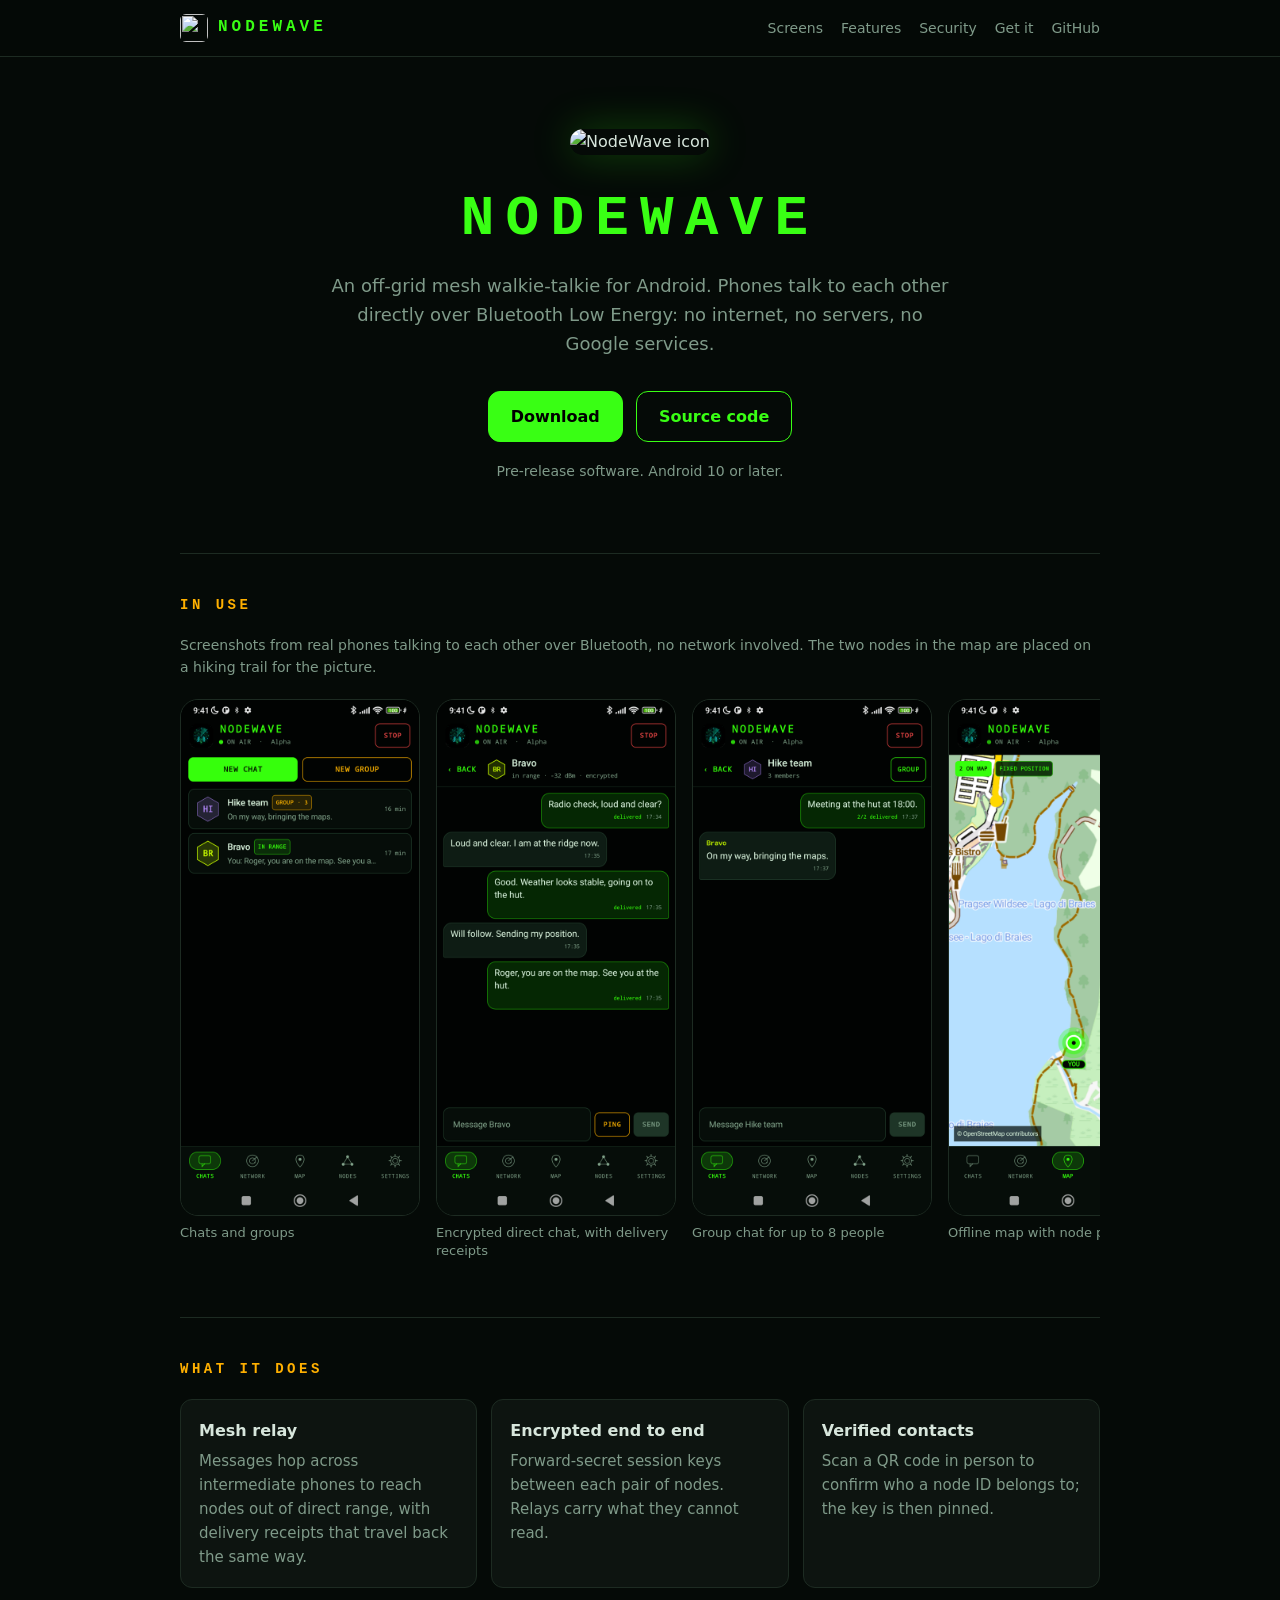
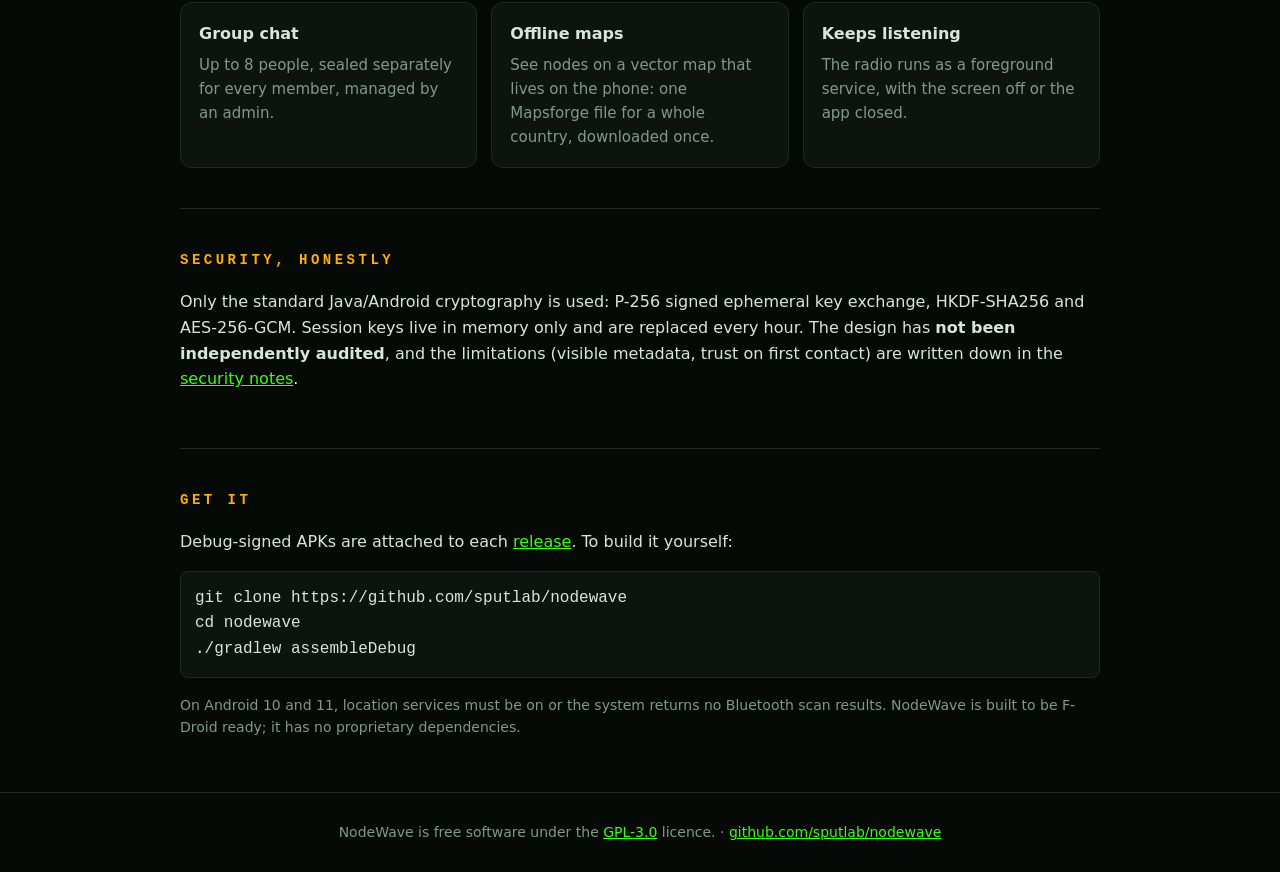
==== docs/index.html @ 2d256daf "v0.9.1: current icon in the app, website moved to docs/ for GitHub Pages, new screenshots Co-Authore" ====
<!doctype html>
<html lang="en">
<head>
<meta charset="utf-8">
<meta name="viewport" content="width=device-width,initial-scale=1">
<title>NodeWave - off-grid mesh walkie-talkie for Android</title>
<meta name="description" content="NodeWave: phones talk to each other over Bluetooth Low Energy with end-to-end encryption. No internet, no servers, no Google services. Open source, GPL-3.0.">
<meta name="theme-color" content="#050a07">
<link rel="canonical" href="https://nodewave.org/">
<meta property="og:title" content="NodeWave - off-grid mesh walkie-talkie for Android">
<meta property="og:description" content="Phones talk to each other over Bluetooth Low Energy, end-to-end encrypted, with no internet and no servers.">
<meta property="og:image" content="https://nodewave.org/assets/screens/chats.png">
<meta property="og:url" content="https://nodewave.org/">
<link rel="icon" href="assets/icon.png">
<link rel="stylesheet" href="style.css">
</head>
<body>
<header class="top"><div class="wrap">
  <a class="brand mono" href="#"><img src="assets/icon.png" alt="">NODEWAVE</a>
  <nav><a href="#screens">Screens</a><a href="#features">Features</a><a href="#security">Security</a><a href="#get">Get it</a><a href="https://github.com/sputlab/nodewave">GitHub</a></nav>
</div></header>

<main>
<div class="wrap">
  <div class="hero">
    <img src="assets/icon.png" alt="NodeWave icon">
    <h1 class="mono">NODEWAVE</h1>
    <p class="tag">An off-grid mesh walkie-talkie for Android. Phones talk to each other directly over Bluetooth Low Energy: no internet, no servers, no Google services.</p>
    <a class="btn primary" href="https://github.com/sputlab/nodewave/releases">Download</a>
    <a class="btn ghost" href="https://github.com/sputlab/nodewave">Source code</a>
    <p class="note">Pre-release software. Android 10 or later.</p>
  </div>

  <section id="screens">
    <h2 class="mono">In use</h2>
    <p class="note">Screenshots from real phones talking to each other over Bluetooth, no network involved. The two nodes in the map are placed on a hiking trail for the picture.</p>
    <div class="shots">
      <figure><img src="assets/screens/chats.png" alt="Chats list with a group and a direct conversation" loading="lazy"><figcaption>Chats and groups</figcaption></figure>
      <figure><img src="assets/screens/direct-chat.png" alt="Direct encrypted conversation between two nodes" loading="lazy"><figcaption>Encrypted direct chat, with delivery receipts</figcaption></figure>
      <figure><img src="assets/screens/group-chat.png" alt="Group chat with three members" loading="lazy"><figcaption>Group chat for up to 8 people</figcaption></figure>
      <figure><img src="assets/screens/map.png" alt="Offline vector map with two nodes" loading="lazy"><figcaption>Offline map with node positions</figcaption></figure>
      <figure><img src="assets/screens/network.png" alt="Radar and list of nodes in range" loading="lazy"><figcaption>Radar and signal strength of nodes around you</figcaption></figure>
      <figure><img src="assets/screens/nodes.png" alt="Known nodes, verified and encrypted" loading="lazy"><figcaption>Known nodes and verified contacts</figcaption></figure>
      <figure><img src="assets/screens/settings.png" alt="Settings: identity and Bluetooth radio" loading="lazy"><figcaption>Identity and radio settings</figcaption></figure>
    </div>
  </section>

  <section id="features">
    <h2 class="mono">What it does</h2>
    <div class="grid">
      <div class="card"><h3>Mesh relay</h3><p>Messages hop across intermediate phones to reach nodes out of direct range, with delivery receipts that travel back the same way.</p></div>
      <div class="card"><h3>Encrypted end to end</h3><p>Forward-secret session keys between each pair of nodes. Relays carry what they cannot read.</p></div>
      <div class="card"><h3>Verified contacts</h3><p>Scan a QR code in person to confirm who a node ID belongs to; the key is then pinned.</p></div>
      <div class="card"><h3>Group chat</h3><p>Up to 8 people, sealed separately for every member, managed by an admin.</p></div>
      <div class="card"><h3>Offline maps</h3><p>See nodes on a vector map that lives on the phone: one Mapsforge file for a whole country, downloaded once.</p></div>
      <div class="card"><h3>Keeps listening</h3><p>The radio runs as a foreground service, with the screen off or the app closed.</p></div>
    </div>
  </section>

  <section id="security">
    <h2 class="mono">Security, honestly</h2>
    <p>Only the standard Java/Android cryptography is used: P-256 signed ephemeral key exchange, HKDF-SHA256 and AES-256-GCM. Session keys live in memory only and are replaced every hour. The design has <strong>not been independently audited</strong>, and the limitations (visible metadata, trust on first contact) are written down in the <a href="https://github.com/sputlab/nodewave/blob/main/docs/SECURITY.md">security notes</a>.</p>
  </section>

  <section id="get">
    <h2 class="mono">Get it</h2>
    <p>Debug-signed APKs are attached to each <a href="https://github.com/sputlab/nodewave/releases">release</a>. To build it yourself:</p>
<pre>git clone https://github.com/sputlab/nodewave
cd nodewave
./gradlew assembleDebug</pre>
    <p class="note">On Android 10 and 11, location services must be on or the system returns no Bluetooth scan results. NodeWave is built to be F-Droid ready; it has no proprietary dependencies.</p>
  </section>
</div>
</main>

<footer><div class="wrap">NodeWave is free software under the <a href="https://github.com/sputlab/nodewave/blob/main/LICENSE">GPL-3.0</a> licence. &middot; <a href="https://github.com/sputlab/nodewave">github.com/sputlab/nodewave</a></div></footer>
</body>
</html>
---- docs/style.css ----
:root{--bg:#050a07;--surface:#0d1410;--line:#1d2b22;--text:#d7e6dc;--dim:#7f9a89;--green:#39ff14;--amber:#ffb000;--cyan:#2fd6ff}
*{box-sizing:border-box}
html{scroll-behavior:smooth}
body{margin:0;background:var(--bg);color:var(--text);font:16px/1.6 system-ui,-apple-system,"Segoe UI",Roboto,sans-serif}
a{color:var(--green)}
.mono{font-family:ui-monospace,SFMono-Regular,Menlo,Consolas,monospace}
.wrap{max-width:960px;margin:0 auto;padding:0 20px}
header.top{border-bottom:1px solid var(--line);position:sticky;top:0;background:rgba(5,10,7,.92);backdrop-filter:blur(6px);z-index:5}
header.top .wrap{display:flex;align-items:center;gap:16px;height:56px}
.brand{display:flex;align-items:center;gap:10px;color:var(--green);font-weight:700;letter-spacing:.25em;text-decoration:none}
.brand img{width:28px;height:28px;border-radius:6px}
nav{margin-left:auto;display:flex;gap:18px;font-size:14px}
nav a{color:var(--dim);text-decoration:none}
nav a:hover{color:var(--green)}
.hero{padding:72px 0 56px;text-align:center}
.hero img{width:112px;height:112px;border-radius:24px;box-shadow:0 0 40px rgba(57,255,20,.25)}
h1{margin:20px 0 8px;font-size:clamp(34px,7vw,56px);letter-spacing:.2em;color:var(--green)}
.tag{color:var(--dim);max-width:620px;margin:0 auto 28px;font-size:18px}
.btn{display:inline-block;padding:12px 22px;border-radius:12px;font-weight:700;text-decoration:none;border:1.5px solid var(--green);margin:4px}
.btn.primary{background:var(--green);color:#000}
.btn.ghost{color:var(--green)}
section{padding:40px 0;border-top:1px solid var(--line)}
h2{margin:0 0 18px;font-size:14px;letter-spacing:.25em;text-transform:uppercase;color:var(--amber)}
.grid{display:grid;grid-template-columns:repeat(auto-fit,minmax(260px,1fr));gap:14px}
.card{background:var(--surface);border:1px solid var(--line);border-radius:12px;padding:18px}
.card h3{margin:0 0 6px;font-size:16px;color:var(--text)}
.card p{margin:0;color:var(--dim);font-size:15px}
.note{color:var(--dim);font-size:14px}
code,pre{font-family:ui-monospace,Menlo,Consolas,monospace;background:var(--surface);border:1px solid var(--line);border-radius:8px}
code{padding:1px 6px}
pre{padding:14px;overflow:auto}
footer{border-top:1px solid var(--line);padding:28px 0;color:var(--dim);font-size:14px;text-align:center}

.shots{display:flex;gap:16px;overflow-x:auto;padding:6px 2px 18px;scroll-snap-type:x mandatory}
.shots figure{margin:0;flex:0 0 220px;scroll-snap-align:start}
.shots img{width:100%;height:auto;border-radius:18px;border:1px solid var(--line);display:block;background:var(--surface)}
.shots figcaption{margin-top:8px;color:var(--dim);font-size:13px;line-height:1.35}
@media(min-width:760px){.shots figure{flex-basis:240px}}
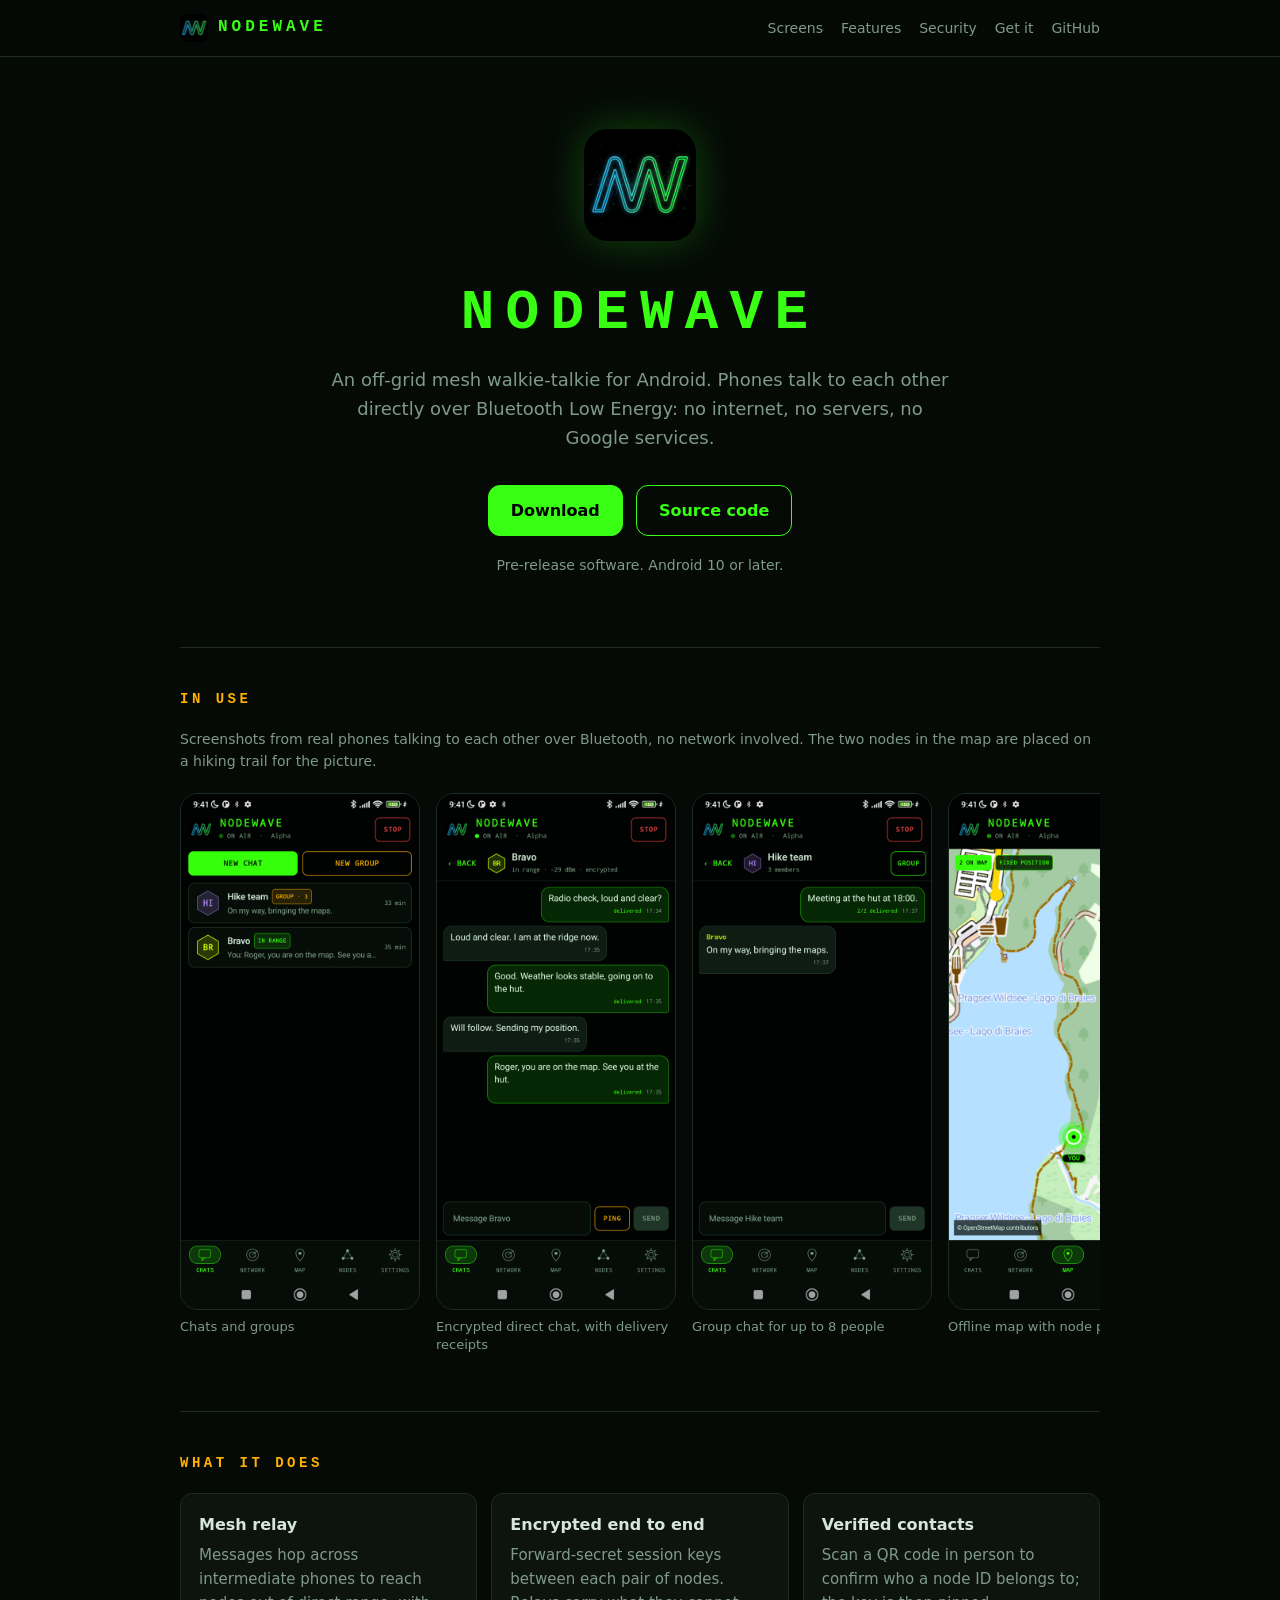
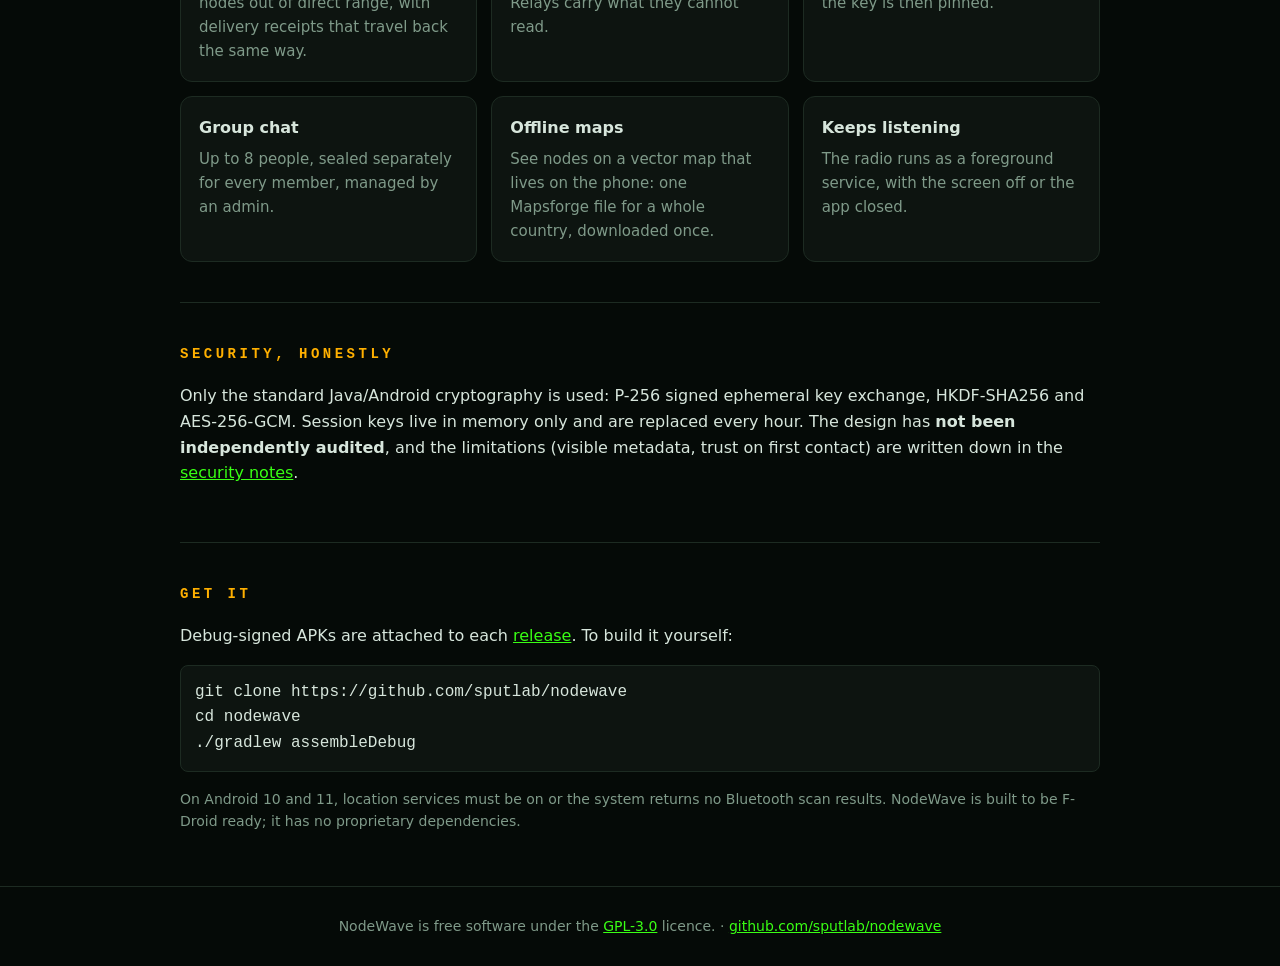
==== commit 2bac2b48: "v0.9.2: current icon in the app, new screenshots, docs for the site in docs/ Co-Authored-By: Claude " ====
--- a/docs/index.html
+++ b/docs/index.html
@@ -11,19 +11,19 @@
 <meta property="og:description" content="Phones talk to each other over Bluetooth Low Energy, end-to-end encrypted, with no internet and no servers.">
 <meta property="og:image" content="https://nodewave.org/assets/screens/chats.png">
 <meta property="og:url" content="https://nodewave.org/">
-<link rel="icon" href="assets/icon.png">
+<link rel="icon" href="images/icon.png">
 <link rel="stylesheet" href="style.css">
 </head>
 <body>
 <header class="top"><div class="wrap">
-  <a class="brand mono" href="#"><img src="assets/icon.png" alt="">NODEWAVE</a>
+  <a class="brand mono" href="#"><img src="images/icon.png" alt="">NODEWAVE</a>
   <nav><a href="#screens">Screens</a><a href="#features">Features</a><a href="#security">Security</a><a href="#get">Get it</a><a href="https://github.com/sputlab/nodewave">GitHub</a></nav>
 </div></header>
 
 <main>
 <div class="wrap">
   <div class="hero">
-    <img src="assets/icon.png" alt="NodeWave icon">
+    <img src="images/icon.png" alt="NodeWave icon">
     <h1 class="mono">NODEWAVE</h1>
     <p class="tag">An off-grid mesh walkie-talkie for Android. Phones talk to each other directly over Bluetooth Low Energy: no internet, no servers, no Google services.</p>
     <a class="btn primary" href="https://github.com/sputlab/nodewave/releases">Download</a>
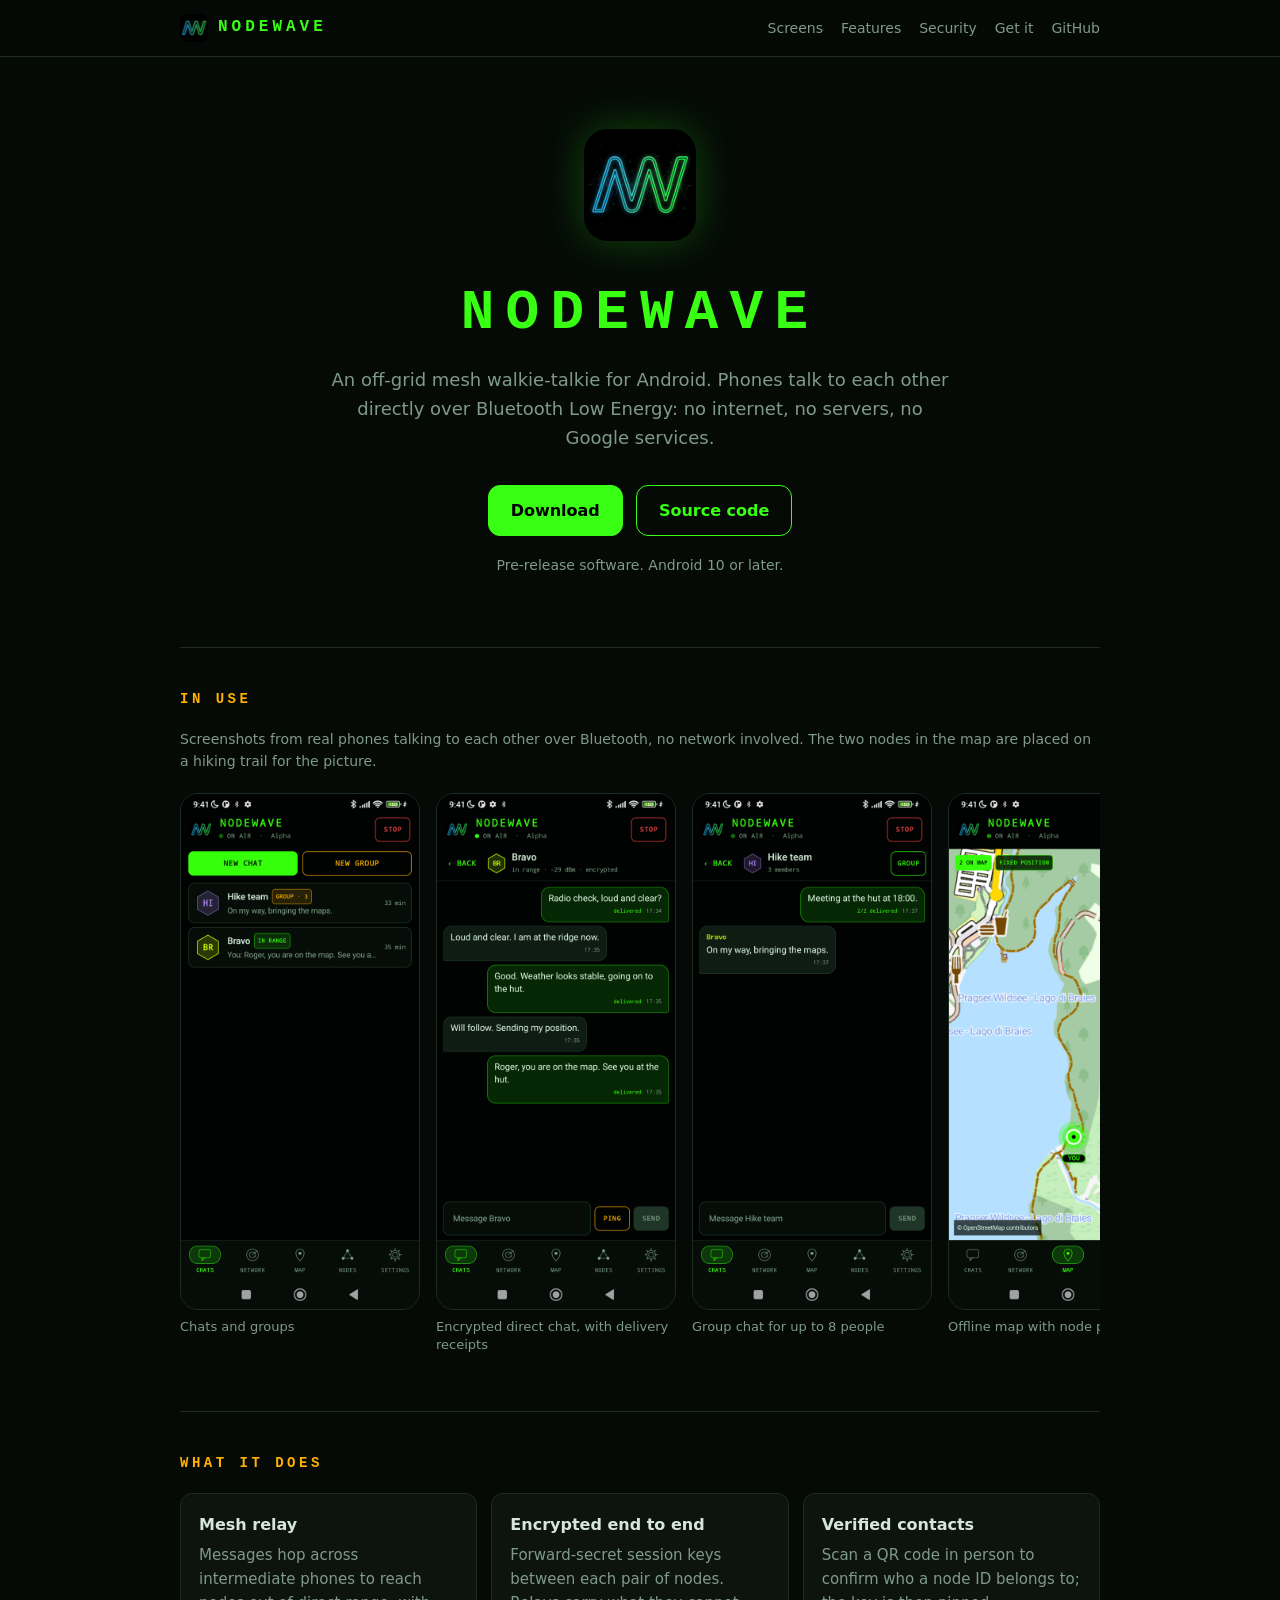
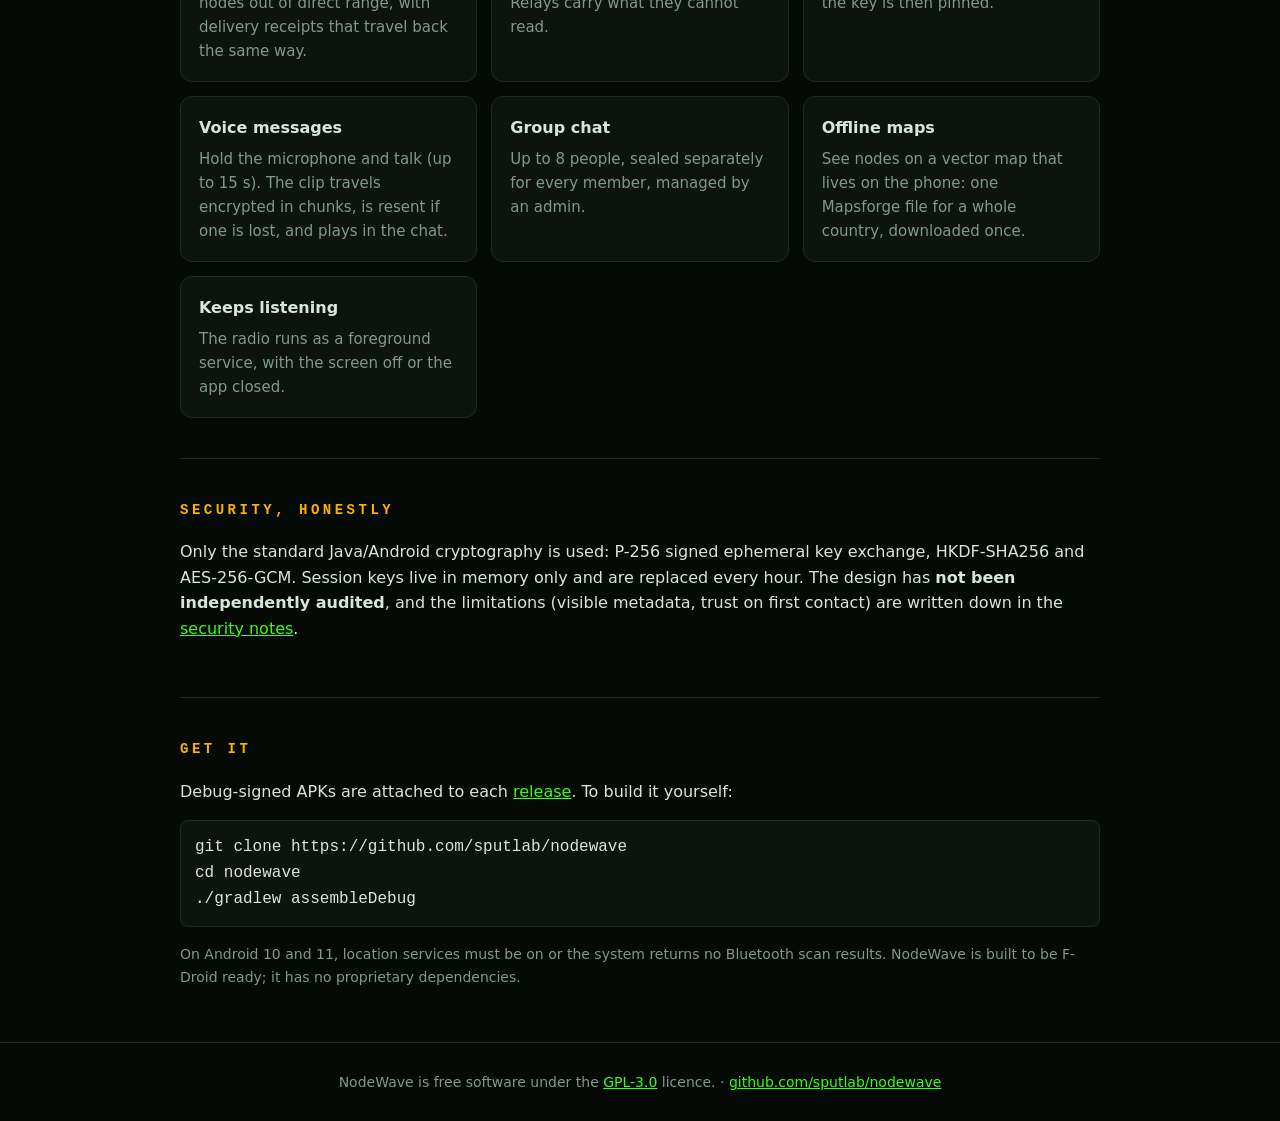
==== commit 490c5c1b: "v0.10.0: voice messages checked on the phones, mic button fix, docs Co-Authored-By: Claude Sonnet 5." ====
--- a/docs/index.html
+++ b/docs/index.html
@@ -51,6 +51,7 @@
       <div class="card"><h3>Mesh relay</h3><p>Messages hop across intermediate phones to reach nodes out of direct range, with delivery receipts that travel back the same way.</p></div>
       <div class="card"><h3>Encrypted end to end</h3><p>Forward-secret session keys between each pair of nodes. Relays carry what they cannot read.</p></div>
       <div class="card"><h3>Verified contacts</h3><p>Scan a QR code in person to confirm who a node ID belongs to; the key is then pinned.</p></div>
+      <div class="card"><h3>Voice messages</h3><p>Hold the microphone and talk (up to 15 s). The clip travels encrypted in chunks, is resent if one is lost, and plays in the chat.</p></div>
       <div class="card"><h3>Group chat</h3><p>Up to 8 people, sealed separately for every member, managed by an admin.</p></div>
       <div class="card"><h3>Offline maps</h3><p>See nodes on a vector map that lives on the phone: one Mapsforge file for a whole country, downloaded once.</p></div>
       <div class="card"><h3>Keeps listening</h3><p>The radio runs as a foreground service, with the screen off or the app closed.</p></div>
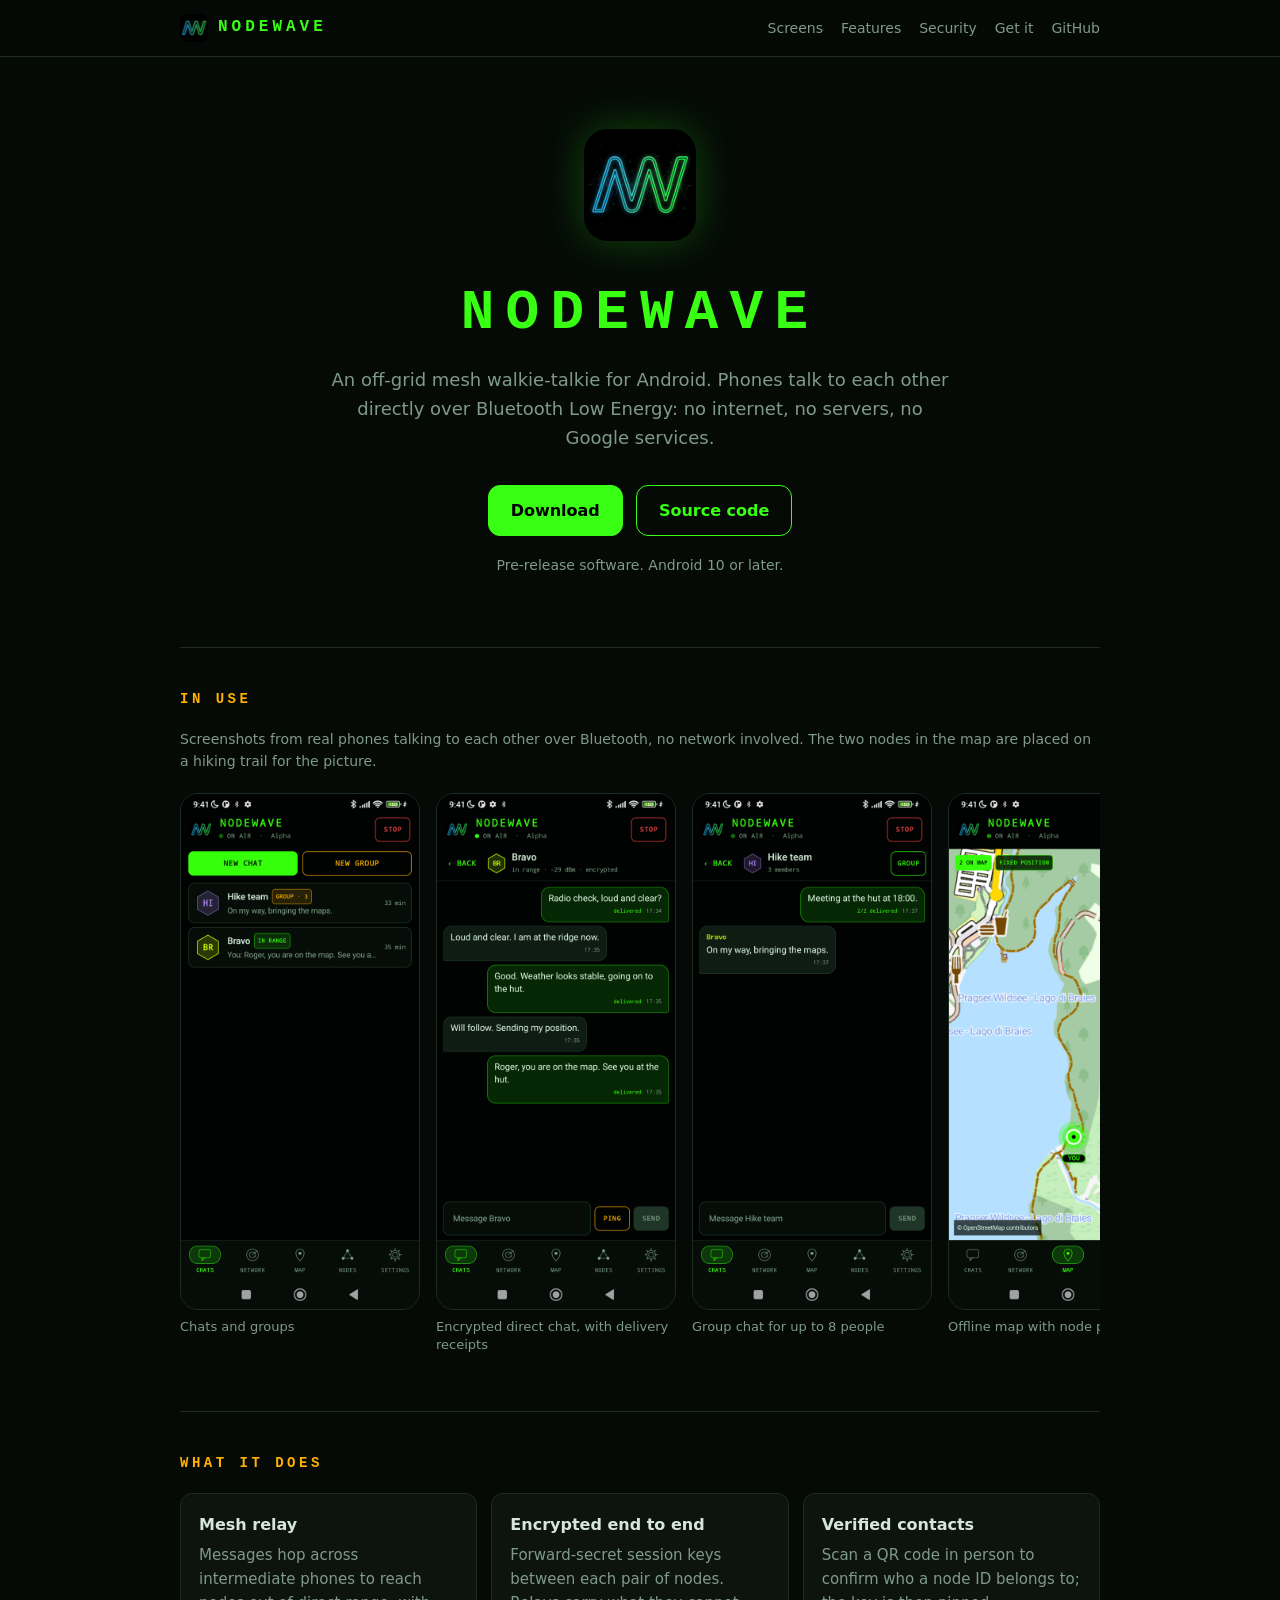
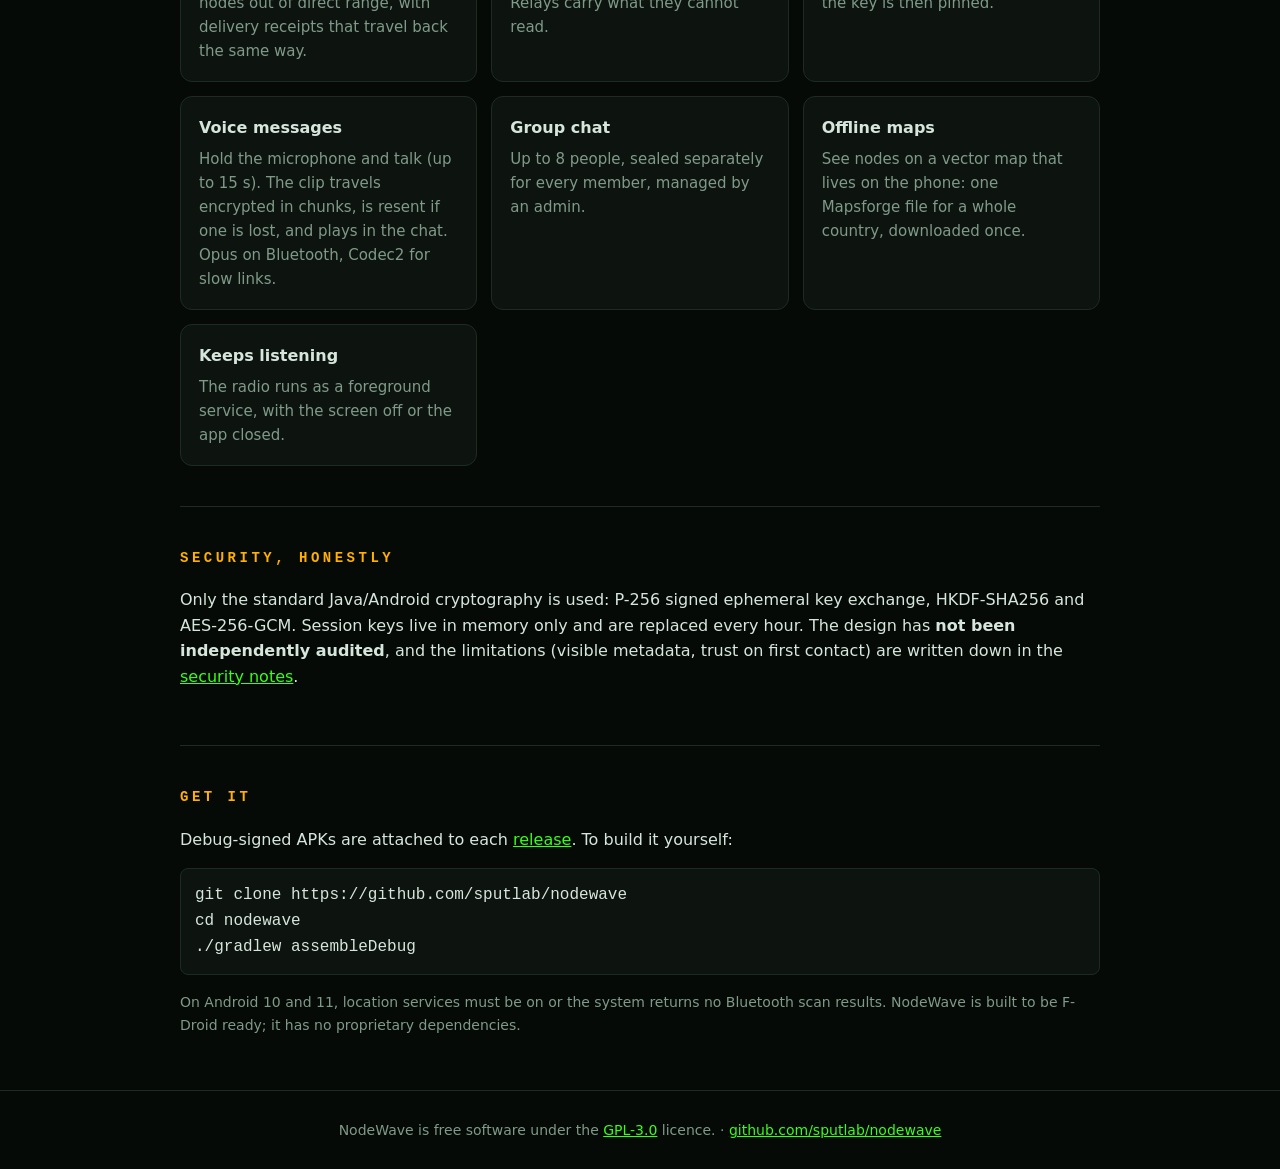
==== commit c29d235e: "v0.11.0: Codec2 for slow links (vendored LGPL sources, NDK build, JNI wrapper) Co-Authored-By: Claud" ====
--- a/docs/index.html
+++ b/docs/index.html
@@ -51,7 +51,7 @@
       <div class="card"><h3>Mesh relay</h3><p>Messages hop across intermediate phones to reach nodes out of direct range, with delivery receipts that travel back the same way.</p></div>
       <div class="card"><h3>Encrypted end to end</h3><p>Forward-secret session keys between each pair of nodes. Relays carry what they cannot read.</p></div>
       <div class="card"><h3>Verified contacts</h3><p>Scan a QR code in person to confirm who a node ID belongs to; the key is then pinned.</p></div>
-      <div class="card"><h3>Voice messages</h3><p>Hold the microphone and talk (up to 15 s). The clip travels encrypted in chunks, is resent if one is lost, and plays in the chat.</p></div>
+      <div class="card"><h3>Voice messages</h3><p>Hold the microphone and talk (up to 15 s). The clip travels encrypted in chunks, is resent if one is lost, and plays in the chat. Opus on Bluetooth, Codec2 for slow links.</p></div>
       <div class="card"><h3>Group chat</h3><p>Up to 8 people, sealed separately for every member, managed by an admin.</p></div>
       <div class="card"><h3>Offline maps</h3><p>See nodes on a vector map that lives on the phone: one Mapsforge file for a whole country, downloaded once.</p></div>
       <div class="card"><h3>Keeps listening</h3><p>The radio runs as a foreground service, with the screen off or the app closed.</p></div>
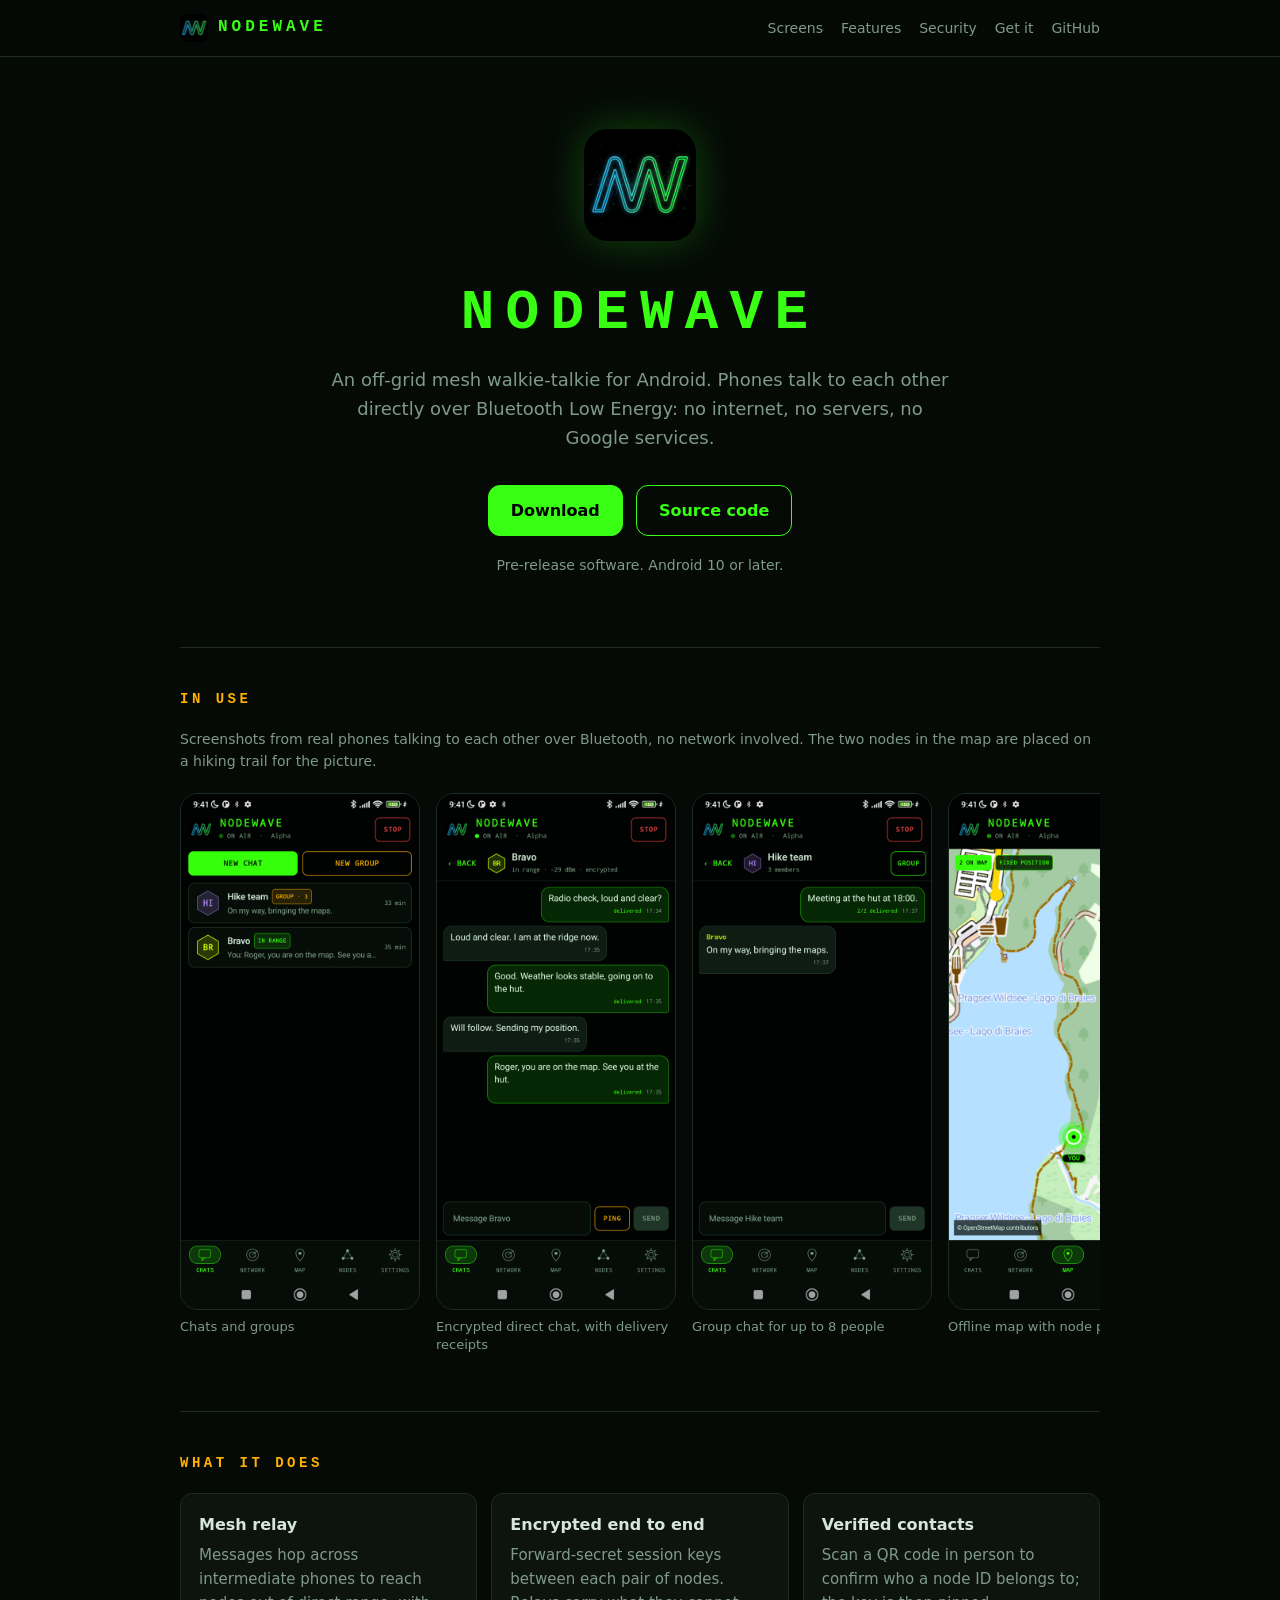
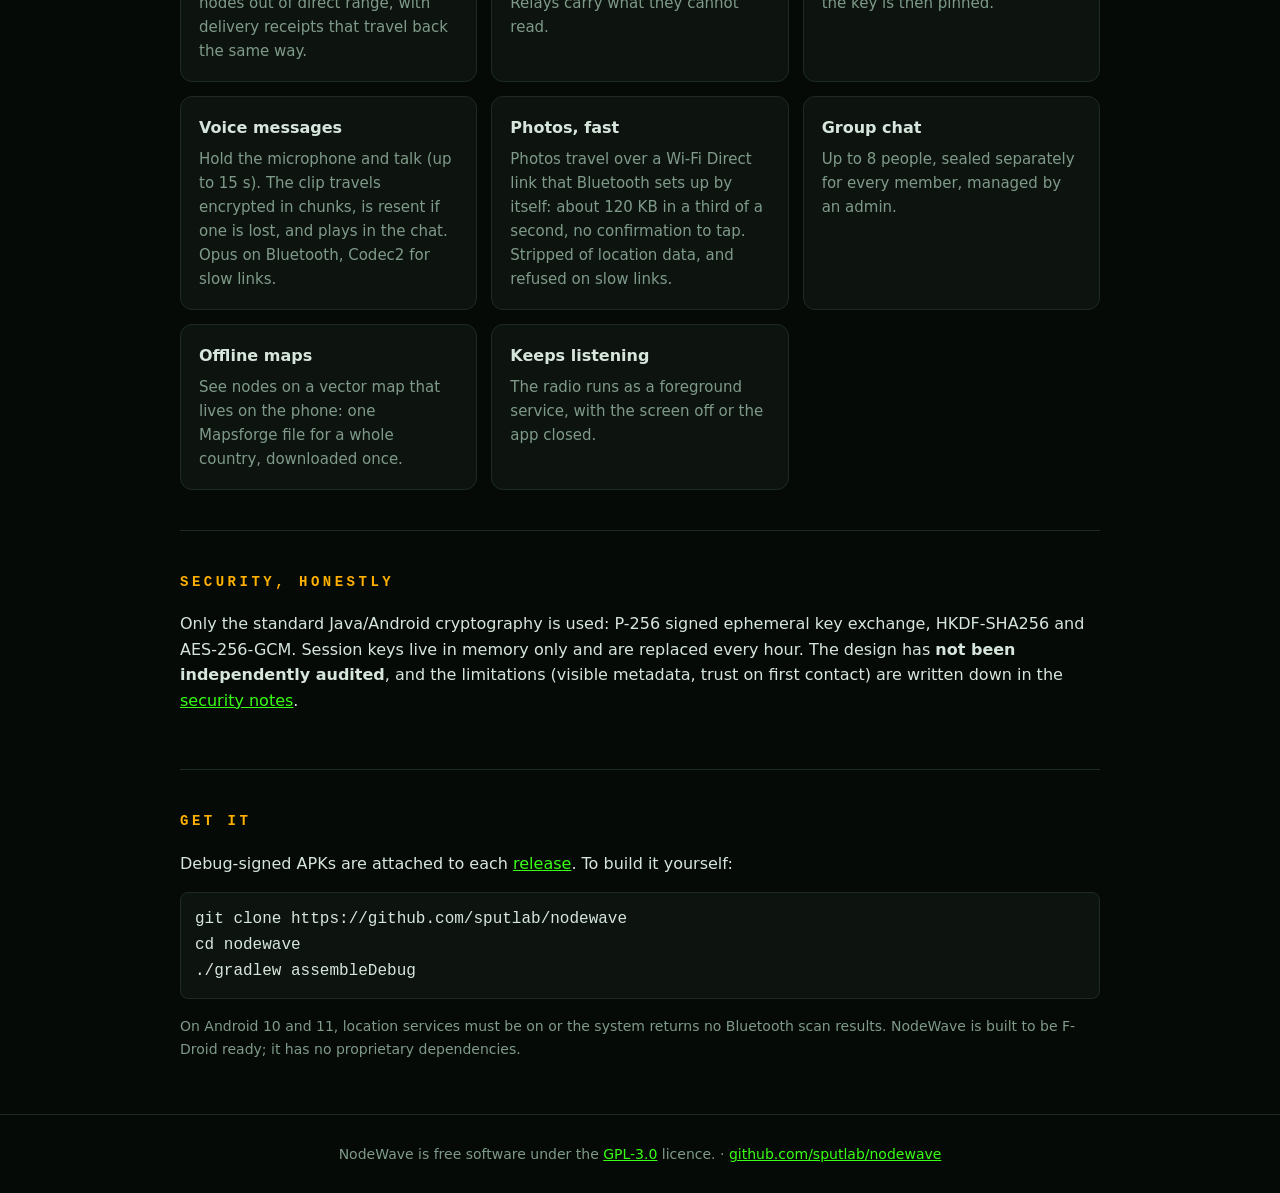
==== commit d835073c: "v0.12.0: Wi-Fi Direct fast link and photos Co-Authored-By: Claude Sonnet 5.5 <noreply@anthropic.com>" ====
--- a/docs/index.html
+++ b/docs/index.html
@@ -52,6 +52,7 @@
       <div class="card"><h3>Encrypted end to end</h3><p>Forward-secret session keys between each pair of nodes. Relays carry what they cannot read.</p></div>
       <div class="card"><h3>Verified contacts</h3><p>Scan a QR code in person to confirm who a node ID belongs to; the key is then pinned.</p></div>
       <div class="card"><h3>Voice messages</h3><p>Hold the microphone and talk (up to 15 s). The clip travels encrypted in chunks, is resent if one is lost, and plays in the chat. Opus on Bluetooth, Codec2 for slow links.</p></div>
+      <div class="card"><h3>Photos, fast</h3><p>Photos travel over a Wi-Fi Direct link that Bluetooth sets up by itself: about 120 KB in a third of a second, no confirmation to tap. Stripped of location data, and refused on slow links.</p></div>
       <div class="card"><h3>Group chat</h3><p>Up to 8 people, sealed separately for every member, managed by an admin.</p></div>
       <div class="card"><h3>Offline maps</h3><p>See nodes on a vector map that lives on the phone: one Mapsforge file for a whole country, downloaded once.</p></div>
       <div class="card"><h3>Keeps listening</h3><p>The radio runs as a foreground service, with the screen off or the app closed.</p></div>
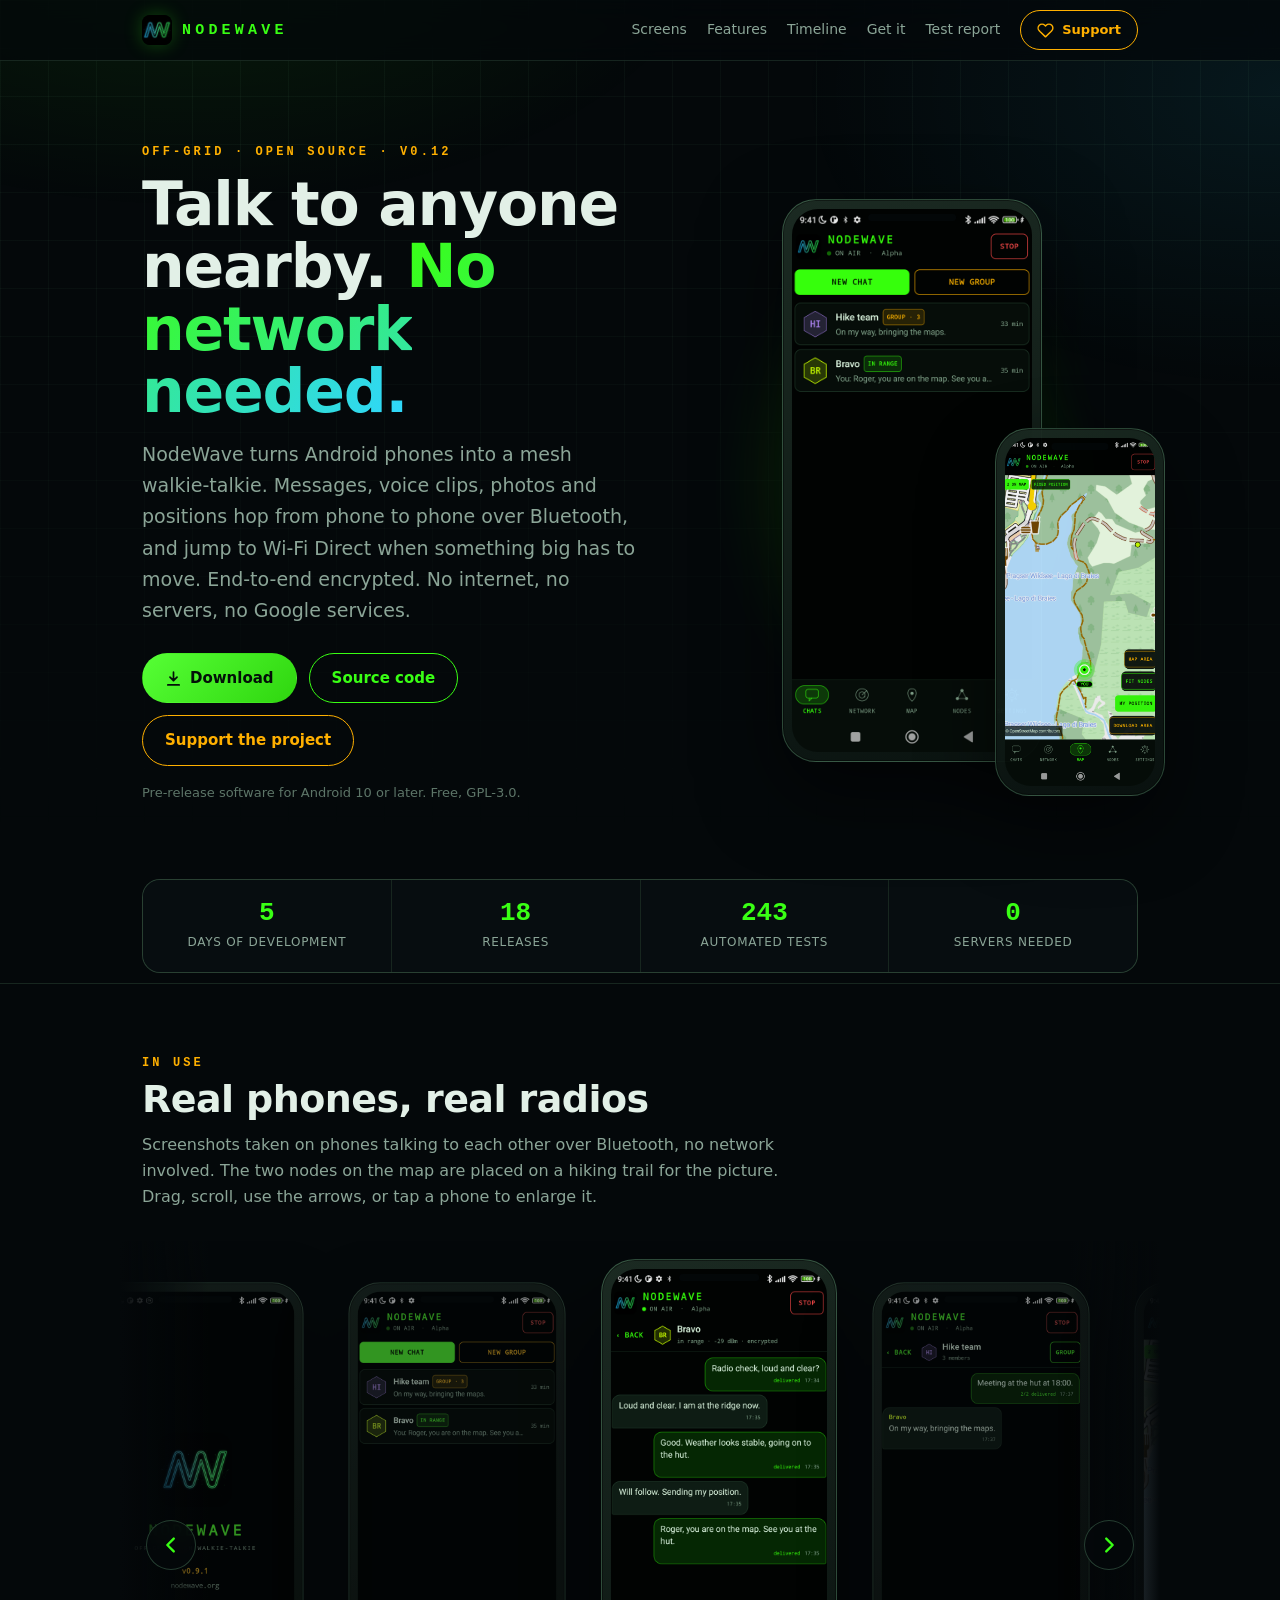
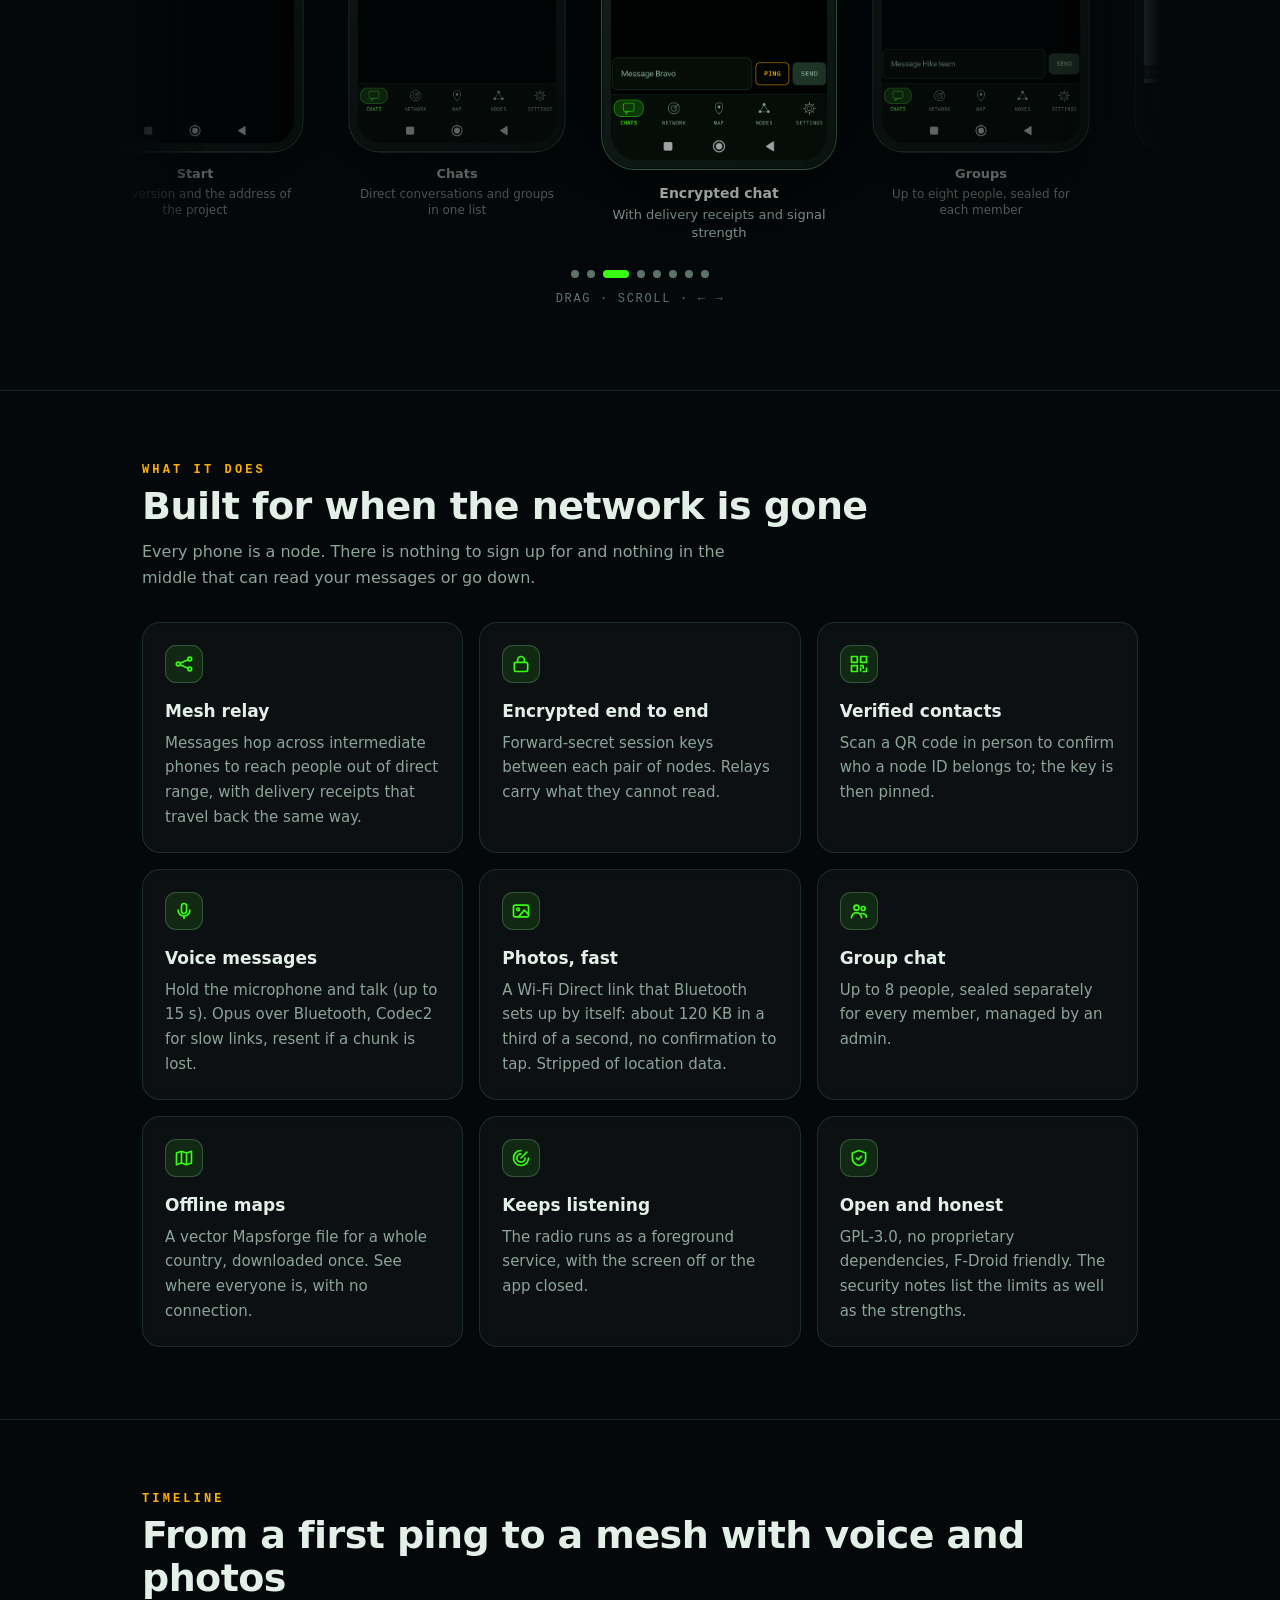
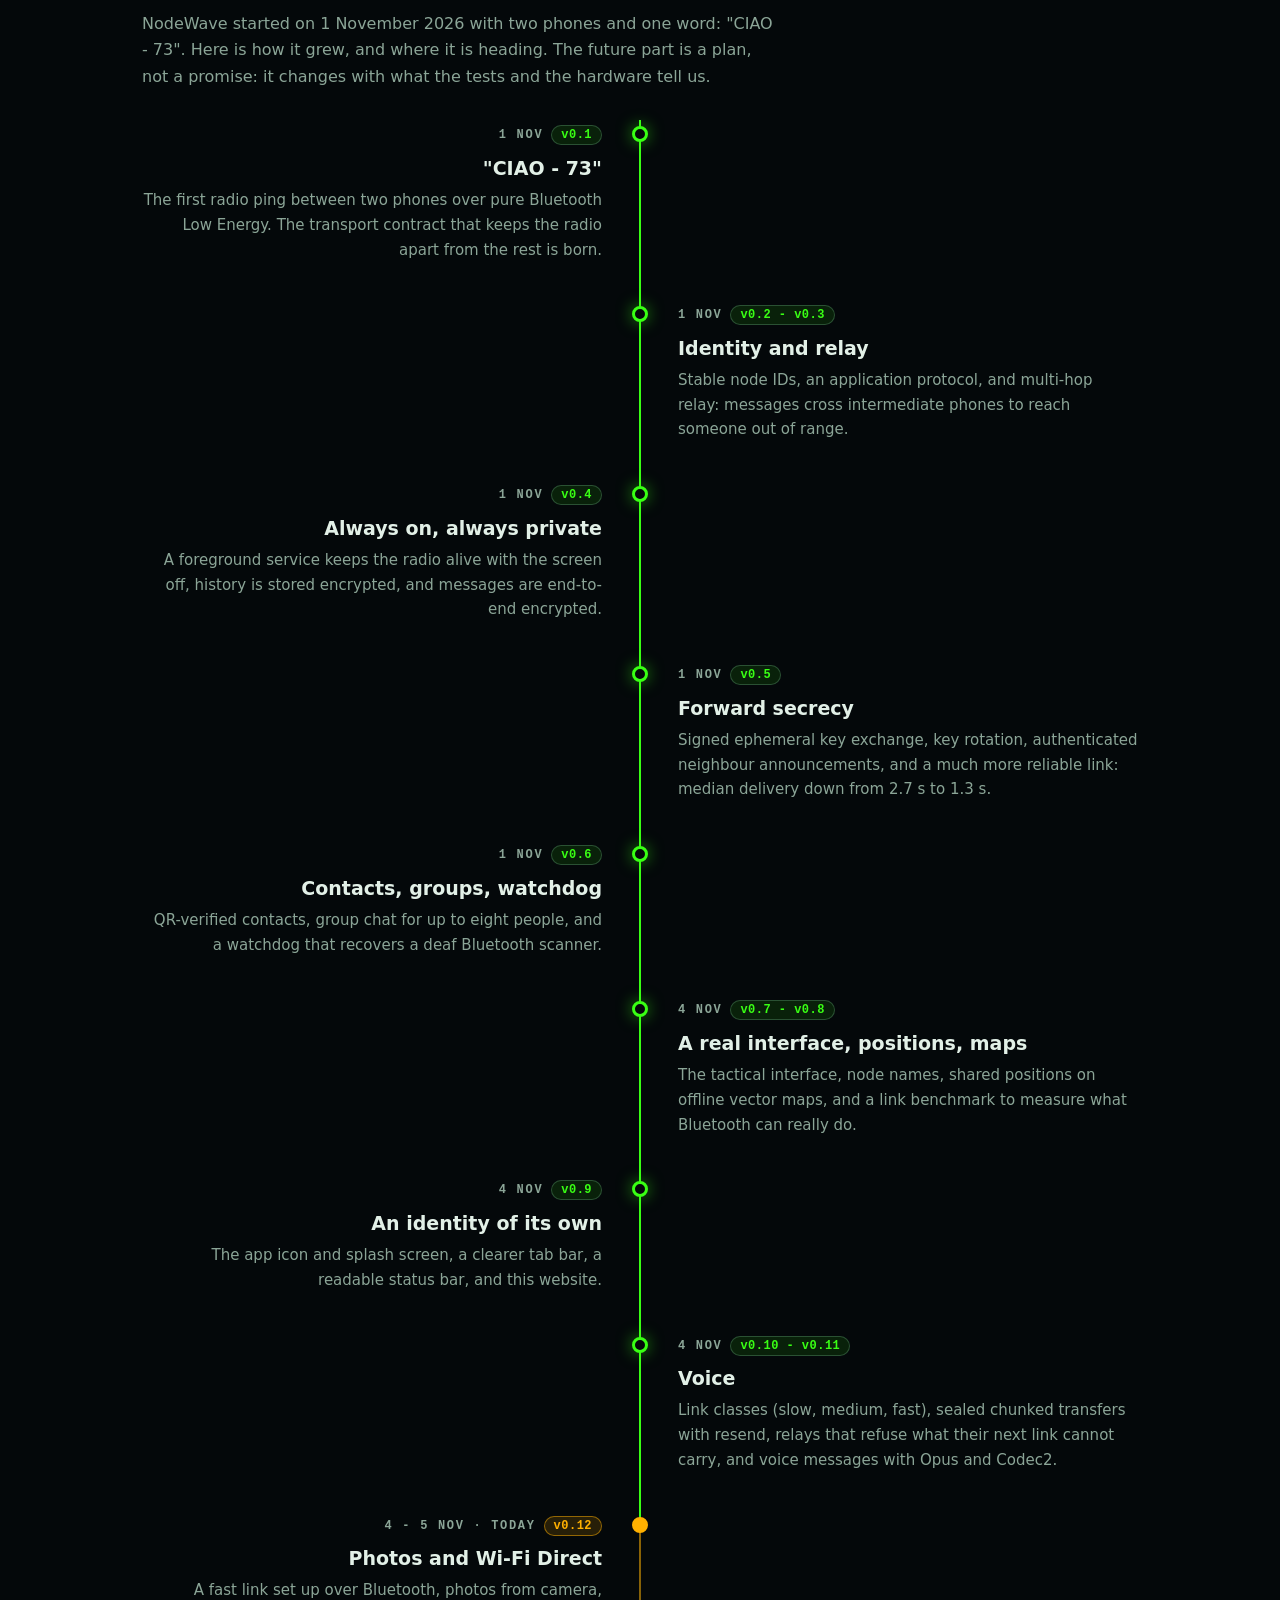
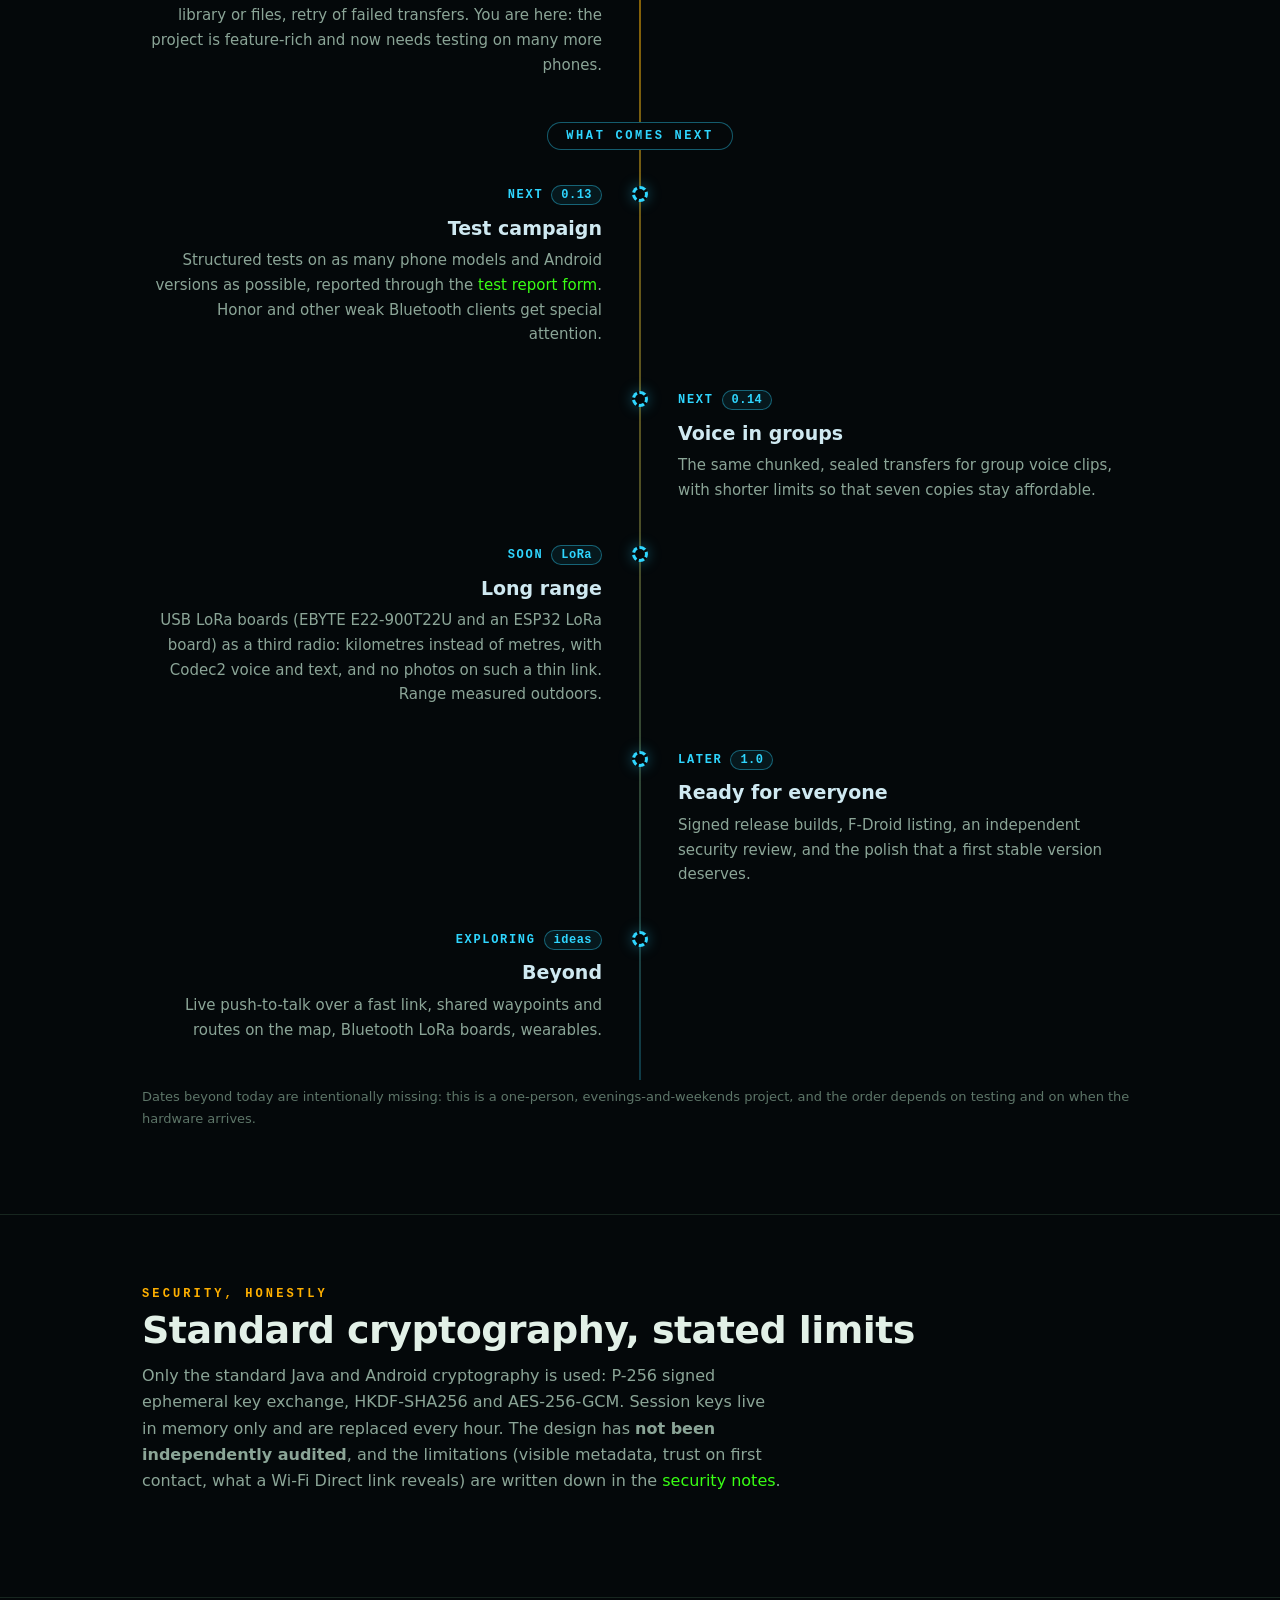
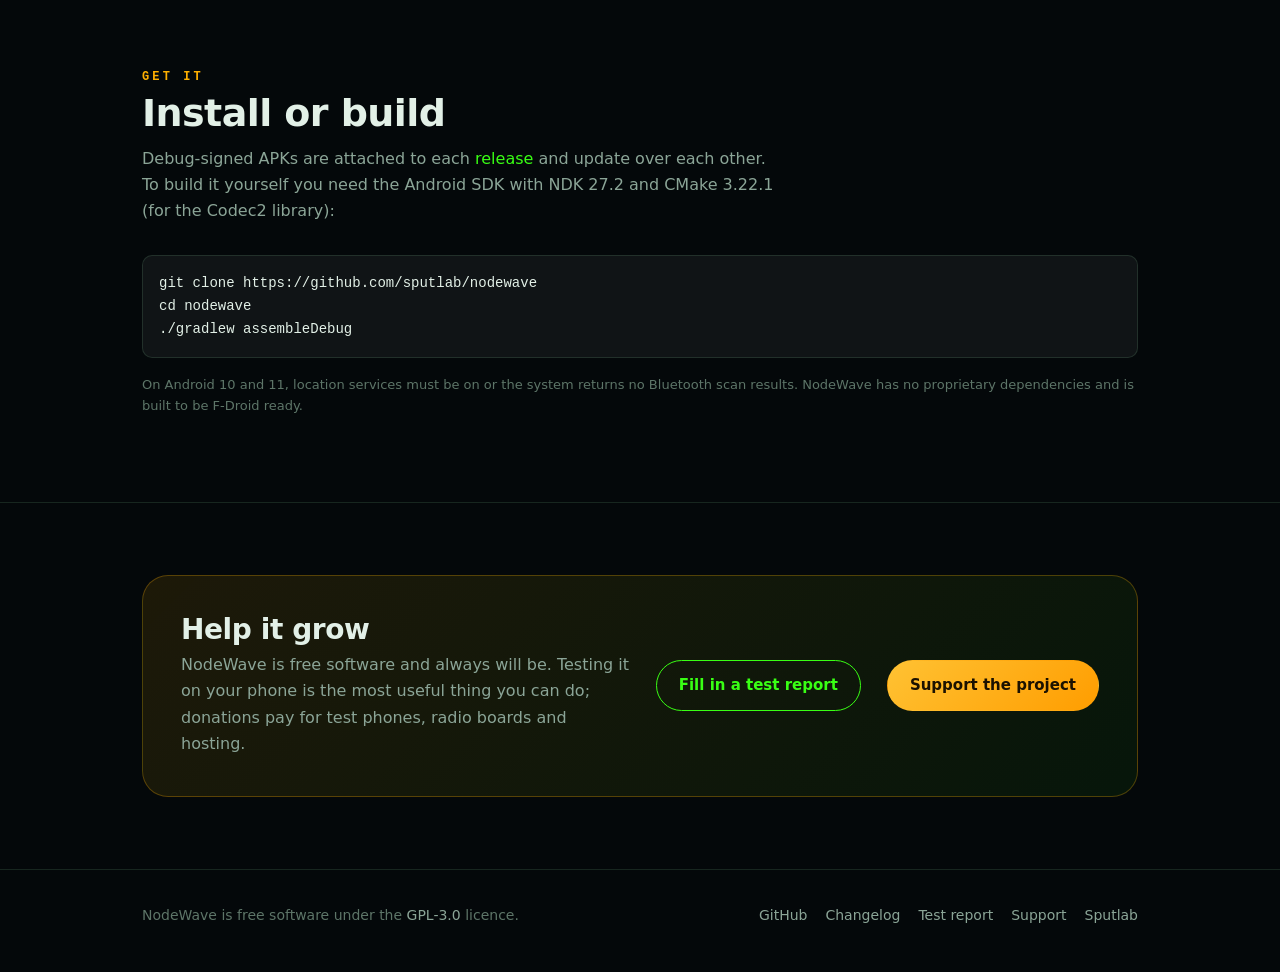
==== commit 3abbdba4: "Website: carousel, timeline, donate page, test report form Co-Authored-By: Claude Sonnet 5.5 <norepl" ====
--- a/docs/index.html
+++ b/docs/index.html
@@ -4,77 +4,159 @@
 <meta charset="utf-8">
 <meta name="viewport" content="width=device-width,initial-scale=1">
 <title>NodeWave - off-grid mesh walkie-talkie for Android</title>
-<meta name="description" content="NodeWave: phones talk to each other over Bluetooth Low Energy with end-to-end encryption. No internet, no servers, no Google services. Open source, GPL-3.0.">
-<meta name="theme-color" content="#050a07">
+<meta name="description" content="NodeWave: phones talk to each other over Bluetooth Low Energy and Wi-Fi Direct, end-to-end encrypted, with voice, photos, groups and offline maps. No internet, no servers, no Google services. Open source, GPL-3.0.">
+<meta name="theme-color" content="#04080a">
 <link rel="canonical" href="https://nodewave.org/">
 <meta property="og:title" content="NodeWave - off-grid mesh walkie-talkie for Android">
-<meta property="og:description" content="Phones talk to each other over Bluetooth Low Energy, end-to-end encrypted, with no internet and no servers.">
+<meta property="og:description" content="Phones talk to each other over Bluetooth and Wi-Fi Direct, end-to-end encrypted, with no internet and no servers.">
 <meta property="og:image" content="https://nodewave.org/assets/screens/chats.png">
 <meta property="og:url" content="https://nodewave.org/">
 <link rel="icon" href="images/icon.png">
 <link rel="stylesheet" href="style.css">
 </head>
 <body>
+
 <header class="top"><div class="wrap">
-  <a class="brand mono" href="#"><img src="images/icon.png" alt="">NODEWAVE</a>
-  <nav><a href="#screens">Screens</a><a href="#features">Features</a><a href="#security">Security</a><a href="#get">Get it</a><a href="https://github.com/sputlab/nodewave">GitHub</a></nav>
+  <a class="brand" href="./"><img src="images/icon.png" alt="">NODEWAVE</a>
+  <nav class="nav">
+    <a href="#screens">Screens</a><a href="#features">Features</a><a href="#timeline">Timeline</a><a href="#get">Get it</a><a href="test-report.html">Test report</a>
+    <a class="btn amber small" href="donate.html"><svg viewBox="0 0 24 24" fill="none" stroke="currentColor" stroke-width="2" stroke-linecap="round" stroke-linejoin="round"><path d="M20.8 4.6a5.5 5.5 0 0 0-7.8 0L12 5.7l-1-1.1a5.5 5.5 0 0 0-7.8 7.8l1 1.1L12 21l7.8-7.5 1-1.1a5.5 5.5 0 0 0 0-7.8z"/></svg>Support</a>
+  </nav>
 </div></header>
 
 <main>
 <div class="wrap">
   <div class="hero">
-    <img src="images/icon.png" alt="NodeWave icon">
-    <h1 class="mono">NODEWAVE</h1>
-    <p class="tag">An off-grid mesh walkie-talkie for Android. Phones talk to each other directly over Bluetooth Low Energy: no internet, no servers, no Google services.</p>
-    <a class="btn primary" href="https://github.com/sputlab/nodewave/releases">Download</a>
-    <a class="btn ghost" href="https://github.com/sputlab/nodewave">Source code</a>
-    <p class="note">Pre-release software. Android 10 or later.</p>
+    <div>
+      <p class="eyebrow">Off-grid · open source · v0.12</p>
+      <h1>Talk to anyone nearby. <em>No network needed.</em></h1>
+      <p class="lead">NodeWave turns Android phones into a mesh walkie-talkie. Messages, voice clips, photos and positions hop from phone to phone over Bluetooth, and jump to Wi-Fi Direct when something big has to move. End-to-end encrypted. No internet, no servers, no Google services.</p>
+      <div class="cta">
+        <a class="btn primary" href="https://github.com/sputlab/nodewave/releases"><svg viewBox="0 0 24 24" fill="none" stroke="currentColor" stroke-width="2.4" stroke-linecap="round" stroke-linejoin="round"><path d="M12 3v12m0 0l-5-5m5 5l5-5M4 21h16"/></svg>Download</a>
+        <a class="btn" href="https://github.com/sputlab/nodewave">Source code</a>
+        <a class="btn amber" href="donate.html">Support the project</a>
+      </div>
+      <p class="note">Pre-release software for Android 10 or later. Free, GPL-3.0.</p>
+    </div>
+    <div class="hero-art">
+      <div class="phone"><img src="assets/screens/chats.png" alt="NodeWave chats and groups"></div>
+      <div class="phone b"><img src="assets/screens/map.png" alt="Offline map with two nodes"></div>
+    </div>
   </div>
 
-  <section id="screens">
-    <h2 class="mono">In use</h2>
-    <p class="note">Screenshots from real phones talking to each other over Bluetooth, no network involved. The two nodes in the map are placed on a hiking trail for the picture.</p>
-    <div class="shots">
-      <figure><img src="assets/screens/chats.png" alt="Chats list with a group and a direct conversation" loading="lazy"><figcaption>Chats and groups</figcaption></figure>
-      <figure><img src="assets/screens/direct-chat.png" alt="Direct encrypted conversation between two nodes" loading="lazy"><figcaption>Encrypted direct chat, with delivery receipts</figcaption></figure>
-      <figure><img src="assets/screens/group-chat.png" alt="Group chat with three members" loading="lazy"><figcaption>Group chat for up to 8 people</figcaption></figure>
-      <figure><img src="assets/screens/map.png" alt="Offline vector map with two nodes" loading="lazy"><figcaption>Offline map with node positions</figcaption></figure>
-      <figure><img src="assets/screens/network.png" alt="Radar and list of nodes in range" loading="lazy"><figcaption>Radar and signal strength of nodes around you</figcaption></figure>
-      <figure><img src="assets/screens/nodes.png" alt="Known nodes, verified and encrypted" loading="lazy"><figcaption>Known nodes and verified contacts</figcaption></figure>
-      <figure><img src="assets/screens/settings.png" alt="Settings: identity and Bluetooth radio" loading="lazy"><figcaption>Identity and radio settings</figcaption></figure>
+  <div class="stats" aria-label="Project in numbers">
+    <div><b>5</b><span>DAYS OF DEVELOPMENT</span></div>
+    <div><b>18</b><span>RELEASES</span></div>
+    <div><b>243</b><span>AUTOMATED TESTS</span></div>
+    <div><b>0</b><span>SERVERS NEEDED</span></div>
+  </div>
+</div>
+
+<section id="screens"><div class="wrap">
+  <p class="kicker">In use</p>
+  <h2>Real phones, real radios</h2>
+  <p class="sub">Screenshots taken on phones talking to each other over Bluetooth, no network involved. The two nodes on the map are placed on a hiking trail for the picture. Drag, scroll, use the arrows, or tap a phone to enlarge it.</p>
+
+  <div class="gallery" aria-roledescription="carousel" aria-label="NodeWave screenshots">
+    <div class="fade l"></div><div class="fade r"></div>
+    <button class="arrow l" aria-label="Previous screenshot"><svg viewBox="0 0 24 24" fill="none" stroke="currentColor" stroke-width="2.6" stroke-linecap="round" stroke-linejoin="round"><path d="M15 5l-7 7 7 7"/></svg></button>
+    <button class="arrow r" aria-label="Next screenshot"><svg viewBox="0 0 24 24" fill="none" stroke="currentColor" stroke-width="2.6" stroke-linecap="round" stroke-linejoin="round"><path d="M9 5l7 7-7 7"/></svg></button>
+    <div class="track" tabindex="0">
+      <figure class="shot"><div class="phone"><img src="assets/screens/splash.png" alt="Splash screen with icon, version and nodewave.org"></div><figcaption><b>Start</b>Icon, version and the address of the project</figcaption></figure>
+      <figure class="shot"><div class="phone"><img src="assets/screens/chats.png" alt="Chats list with a group and a direct conversation"></div><figcaption><b>Chats</b>Direct conversations and groups in one list</figcaption></figure>
+      <figure class="shot"><div class="phone"><img src="assets/screens/direct-chat.png" alt="Direct encrypted conversation between two nodes"></div><figcaption><b>Encrypted chat</b>With delivery receipts and signal strength</figcaption></figure>
+      <figure class="shot"><div class="phone"><img src="assets/screens/group-chat.png" alt="Group chat with three members"></div><figcaption><b>Groups</b>Up to eight people, sealed for each member</figcaption></figure>
+      <figure class="shot"><div class="phone"><img src="assets/screens/map.png" alt="Offline vector map with two nodes"></div><figcaption><b>Offline map</b>One file for a whole country, positions on top</figcaption></figure>
+      <figure class="shot"><div class="phone"><img src="assets/screens/network.png" alt="Radar and list of nodes in range"></div><figcaption><b>Network</b>Radar and signal strength of everyone around you</figcaption></figure>
+      <figure class="shot"><div class="phone"><img src="assets/screens/nodes.png" alt="Known nodes, verified and encrypted"></div><figcaption><b>Nodes</b>Known people, verified contacts, positions</figcaption></figure>
+      <figure class="shot"><div class="phone"><img src="assets/screens/settings.png" alt="Settings: identity and Bluetooth radio"></div><figcaption><b>Settings</b>Identity, radio power, voice, Wi-Fi Direct, maps</figcaption></figure>
     </div>
-  </section>
+    <div class="dots" role="tablist"></div>
+    <p class="hint">DRAG · SCROLL · ← →</p>
+  </div>
+  <div class="lightbox" role="dialog" aria-modal="true" aria-label="Screenshot">
+    <button class="x" aria-label="Close">×</button>
+    <button class="arrow l" aria-label="Previous"><svg viewBox="0 0 24 24" fill="none" stroke="currentColor" stroke-width="2.6" stroke-linecap="round" stroke-linejoin="round"><path d="M15 5l-7 7 7 7"/></svg></button>
+    <img alt="">
+    <p></p>
+    <button class="arrow r" aria-label="Next"><svg viewBox="0 0 24 24" fill="none" stroke="currentColor" stroke-width="2.6" stroke-linecap="round" stroke-linejoin="round"><path d="M9 5l7 7-7 7"/></svg></button>
+  </div>
+</div></section>
 
-  <section id="features">
-    <h2 class="mono">What it does</h2>
-    <div class="grid">
-      <div class="card"><h3>Mesh relay</h3><p>Messages hop across intermediate phones to reach nodes out of direct range, with delivery receipts that travel back the same way.</p></div>
-      <div class="card"><h3>Encrypted end to end</h3><p>Forward-secret session keys between each pair of nodes. Relays carry what they cannot read.</p></div>
-      <div class="card"><h3>Verified contacts</h3><p>Scan a QR code in person to confirm who a node ID belongs to; the key is then pinned.</p></div>
-      <div class="card"><h3>Voice messages</h3><p>Hold the microphone and talk (up to 15 s). The clip travels encrypted in chunks, is resent if one is lost, and plays in the chat. Opus on Bluetooth, Codec2 for slow links.</p></div>
-      <div class="card"><h3>Photos, fast</h3><p>Photos travel over a Wi-Fi Direct link that Bluetooth sets up by itself: about 120 KB in a third of a second, no confirmation to tap. Stripped of location data, and refused on slow links.</p></div>
-      <div class="card"><h3>Group chat</h3><p>Up to 8 people, sealed separately for every member, managed by an admin.</p></div>
-      <div class="card"><h3>Offline maps</h3><p>See nodes on a vector map that lives on the phone: one Mapsforge file for a whole country, downloaded once.</p></div>
-      <div class="card"><h3>Keeps listening</h3><p>The radio runs as a foreground service, with the screen off or the app closed.</p></div>
-    </div>
-  </section>
+<section id="features"><div class="wrap">
+  <p class="kicker">What it does</p>
+  <h2>Built for when the network is gone</h2>
+  <p class="sub">Every phone is a node. There is nothing to sign up for and nothing in the middle that can read your messages or go down.</p>
+  <div class="grid">
+    <div class="card"><div class="ico"><svg viewBox="0 0 24 24" fill="none" stroke="currentColor" stroke-width="2" stroke-linecap="round" stroke-linejoin="round"><circle cx="5" cy="12" r="2.2"/><circle cx="19" cy="6" r="2.2"/><circle cx="19" cy="18" r="2.2"/><path d="M7 11l10-4M7 13l10 4"/></svg></div><h3>Mesh relay</h3><p>Messages hop across intermediate phones to reach people out of direct range, with delivery receipts that travel back the same way.</p></div>
+    <div class="card"><div class="ico"><svg viewBox="0 0 24 24" fill="none" stroke="currentColor" stroke-width="2" stroke-linecap="round" stroke-linejoin="round"><rect x="4" y="10" width="16" height="11" rx="2"/><path d="M8 10V7a4 4 0 0 1 8 0v3"/></svg></div><h3>Encrypted end to end</h3><p>Forward-secret session keys between each pair of nodes. Relays carry what they cannot read.</p></div>
+    <div class="card"><div class="ico"><svg viewBox="0 0 24 24" fill="none" stroke="currentColor" stroke-width="2" stroke-linecap="round" stroke-linejoin="round"><rect x="3" y="3" width="7" height="7"/><rect x="14" y="3" width="7" height="7"/><rect x="3" y="14" width="7" height="7"/><path d="M14 14h3v3m4 0v4h-4m-3-1v-3"/></svg></div><h3>Verified contacts</h3><p>Scan a QR code in person to confirm who a node ID belongs to; the key is then pinned.</p></div>
+    <div class="card"><div class="ico"><svg viewBox="0 0 24 24" fill="none" stroke="currentColor" stroke-width="2" stroke-linecap="round" stroke-linejoin="round"><rect x="9" y="3" width="6" height="12" rx="3"/><path d="M5 11a7 7 0 0 0 14 0M12 18v3"/></svg></div><h3>Voice messages</h3><p>Hold the microphone and talk (up to 15 s). Opus over Bluetooth, Codec2 for slow links, resent if a chunk is lost.</p></div>
+    <div class="card"><div class="ico"><svg viewBox="0 0 24 24" fill="none" stroke="currentColor" stroke-width="2" stroke-linecap="round" stroke-linejoin="round"><rect x="3" y="5" width="18" height="14" rx="2"/><circle cx="8.5" cy="10" r="1.6"/><path d="M21 16l-5-5-7 8"/></svg></div><h3>Photos, fast</h3><p>A Wi-Fi Direct link that Bluetooth sets up by itself: about 120 KB in a third of a second, no confirmation to tap. Stripped of location data.</p></div>
+    <div class="card"><div class="ico"><svg viewBox="0 0 24 24" fill="none" stroke="currentColor" stroke-width="2" stroke-linecap="round" stroke-linejoin="round"><circle cx="9" cy="8" r="3"/><circle cx="17" cy="9" r="2.4"/><path d="M3 20c0-3.3 2.7-6 6-6s6 2.7 6 6M15 15c3 0 6 1.5 6 4.5"/></svg></div><h3>Group chat</h3><p>Up to 8 people, sealed separately for every member, managed by an admin.</p></div>
+    <div class="card"><div class="ico"><svg viewBox="0 0 24 24" fill="none" stroke="currentColor" stroke-width="2" stroke-linecap="round" stroke-linejoin="round"><path d="M9 4l-6 2v14l6-2 6 2 6-2V4l-6 2-6-2zM9 4v14M15 6v14"/></svg></div><h3>Offline maps</h3><p>A vector Mapsforge file for a whole country, downloaded once. See where everyone is, with no connection.</p></div>
+    <div class="card"><div class="ico"><svg viewBox="0 0 24 24" fill="none" stroke="currentColor" stroke-width="2" stroke-linecap="round" stroke-linejoin="round"><path d="M12 3a9 9 0 1 0 9 9M12 7a5 5 0 1 0 5 5M12 12l7-7"/></svg></div><h3>Keeps listening</h3><p>The radio runs as a foreground service, with the screen off or the app closed.</p></div>
+    <div class="card"><div class="ico"><svg viewBox="0 0 24 24" fill="none" stroke="currentColor" stroke-width="2" stroke-linecap="round" stroke-linejoin="round"><path d="M12 3l8 3v6c0 5-3.5 8-8 9-4.5-1-8-4-8-9V6l8-3z"/><path d="M9 12l2 2 4-4"/></svg></div><h3>Open and honest</h3><p>GPL-3.0, no proprietary dependencies, F-Droid friendly. The security notes list the limits as well as the strengths.</p></div>
+  </div>
+</div></section>
 
-  <section id="security">
-    <h2 class="mono">Security, honestly</h2>
-    <p>Only the standard Java/Android cryptography is used: P-256 signed ephemeral key exchange, HKDF-SHA256 and AES-256-GCM. Session keys live in memory only and are replaced every hour. The design has <strong>not been independently audited</strong>, and the limitations (visible metadata, trust on first contact) are written down in the <a href="https://github.com/sputlab/nodewave/blob/main/docs/SECURITY.md">security notes</a>.</p>
-  </section>
+<section id="timeline"><div class="wrap">
+  <p class="kicker">Timeline</p>
+  <h2>From a first ping to a mesh with voice and photos</h2>
+  <p class="sub">NodeWave started on 1 November 2026 with two phones and one word: "CIAO - 73". Here is how it grew, and where it is heading. The future part is a plan, not a promise: it changes with what the tests and the hardware tell us.</p>
 
-  <section id="get">
-    <h2 class="mono">Get it</h2>
-    <p>Debug-signed APKs are attached to each <a href="https://github.com/sputlab/nodewave/releases">release</a>. To build it yourself:</p>
+  <ol class="timeline">
+    <li class="tl"><span class="dot"></span><span class="when">1 Nov</span><span class="ver">v0.1</span><h3>"CIAO - 73"</h3><p>The first radio ping between two phones over pure Bluetooth Low Energy. The transport contract that keeps the radio apart from the rest is born.</p></li>
+    <li class="tl"><span class="dot"></span><span class="when">1 Nov</span><span class="ver">v0.2 - v0.3</span><h3>Identity and relay</h3><p>Stable node IDs, an application protocol, and multi-hop relay: messages cross intermediate phones to reach someone out of range.</p></li>
+    <li class="tl"><span class="dot"></span><span class="when">1 Nov</span><span class="ver">v0.4</span><h3>Always on, always private</h3><p>A foreground service keeps the radio alive with the screen off, history is stored encrypted, and messages are end-to-end encrypted.</p></li>
+    <li class="tl"><span class="dot"></span><span class="when">1 Nov</span><span class="ver">v0.5</span><h3>Forward secrecy</h3><p>Signed ephemeral key exchange, key rotation, authenticated neighbour announcements, and a much more reliable link: median delivery down from 2.7 s to 1.3 s.</p></li>
+    <li class="tl"><span class="dot"></span><span class="when">1 Nov</span><span class="ver">v0.6</span><h3>Contacts, groups, watchdog</h3><p>QR-verified contacts, group chat for up to eight people, and a watchdog that recovers a deaf Bluetooth scanner.</p></li>
+    <li class="tl"><span class="dot"></span><span class="when">4 Nov</span><span class="ver">v0.7 - v0.8</span><h3>A real interface, positions, maps</h3><p>The tactical interface, node names, shared positions on offline vector maps, and a link benchmark to measure what Bluetooth can really do.</p></li>
+    <li class="tl"><span class="dot"></span><span class="when">4 Nov</span><span class="ver">v0.9</span><h3>An identity of its own</h3><p>The app icon and splash screen, a clearer tab bar, a readable status bar, and this website.</p></li>
+    <li class="tl"><span class="dot"></span><span class="when">4 Nov</span><span class="ver">v0.10 - v0.11</span><h3>Voice</h3><p>Link classes (slow, medium, fast), sealed chunked transfers with resend, relays that refuse what their next link cannot carry, and voice messages with Opus and Codec2.</p></li>
+    <li class="tl now"><span class="dot"></span><span class="when">4 - 5 Nov · today</span><span class="ver">v0.12</span><h3>Photos and Wi-Fi Direct</h3><p>A fast link set up over Bluetooth, photos from camera, library or files, retry of failed transfers. You are here: the project is feature-rich and now needs testing on many more phones.</p></li>
+
+    <li class="phase f" style="width:100%;margin-left:0"><span>What comes next</span></li>
+
+    <li class="tl future"><span class="dot"></span><span class="when">Next</span><span class="ver">0.13</span><h3>Test campaign</h3><p>Structured tests on as many phone models and Android versions as possible, reported through the <a href="test-report.html">test report form</a>. Honor and other weak Bluetooth clients get special attention.</p></li>
+    <li class="tl future"><span class="dot"></span><span class="when">Next</span><span class="ver">0.14</span><h3>Voice in groups</h3><p>The same chunked, sealed transfers for group voice clips, with shorter limits so that seven copies stay affordable.</p></li>
+    <li class="tl future"><span class="dot"></span><span class="when">Soon</span><span class="ver">LoRa</span><h3>Long range</h3><p>USB LoRa boards (EBYTE E22-900T22U and an ESP32 LoRa board) as a third radio: kilometres instead of metres, with Codec2 voice and text, and no photos on such a thin link. Range measured outdoors.</p></li>
+    <li class="tl future"><span class="dot"></span><span class="when">Later</span><span class="ver">1.0</span><h3>Ready for everyone</h3><p>Signed release builds, F-Droid listing, an independent security review, and the polish that a first stable version deserves.</p></li>
+    <li class="tl future"><span class="dot"></span><span class="when">Exploring</span><span class="ver">ideas</span><h3>Beyond</h3><p>Live push-to-talk over a fast link, shared waypoints and routes on the map, Bluetooth LoRa boards, wearables.</p></li>
+  </ol>
+  <p class="promise">Dates beyond today are intentionally missing: this is a one-person, evenings-and-weekends project, and the order depends on testing and on when the hardware arrives.</p>
+</div></section>
+
+<section id="security"><div class="wrap">
+  <p class="kicker">Security, honestly</p>
+  <h2>Standard cryptography, stated limits</h2>
+  <p class="sub">Only the standard Java and Android cryptography is used: P-256 signed ephemeral key exchange, HKDF-SHA256 and AES-256-GCM. Session keys live in memory only and are replaced every hour. The design has <strong>not been independently audited</strong>, and the limitations (visible metadata, trust on first contact, what a Wi-Fi Direct link reveals) are written down in the <a href="https://github.com/sputlab/nodewave/blob/main/docs/SECURITY.md">security notes</a>.</p>
+</div></section>
+
+<section id="get"><div class="wrap">
+  <p class="kicker">Get it</p>
+  <h2>Install or build</h2>
+  <p class="sub">Debug-signed APKs are attached to each <a href="https://github.com/sputlab/nodewave/releases">release</a> and update over each other. To build it yourself you need the Android SDK with NDK 27.2 and CMake 3.22.1 (for the Codec2 library):</p>
 <pre>git clone https://github.com/sputlab/nodewave
 cd nodewave
 ./gradlew assembleDebug</pre>
-    <p class="note">On Android 10 and 11, location services must be on or the system returns no Bluetooth scan results. NodeWave is built to be F-Droid ready; it has no proprietary dependencies.</p>
-  </section>
-</div>
+  <p class="note">On Android 10 and 11, location services must be on or the system returns no Bluetooth scan results. NodeWave has no proprietary dependencies and is built to be F-Droid ready.</p>
+</div></section>
+
+<section><div class="wrap">
+  <div class="band">
+    <div class="grow"><h2>Help it grow</h2><p>NodeWave is free software and always will be. Testing it on your phone is the most useful thing you can do; donations pay for test phones, radio boards and hosting.</p></div>
+    <a class="btn" href="test-report.html">Fill in a test report</a>
+    <a class="btn amber solid" href="donate.html">Support the project</a>
+  </div>
+</div></section>
 </main>
 
-<footer><div class="wrap">NodeWave is free software under the <a href="https://github.com/sputlab/nodewave/blob/main/LICENSE">GPL-3.0</a> licence. &middot; <a href="https://github.com/sputlab/nodewave">github.com/sputlab/nodewave</a></div></footer>
+<footer><div class="wrap">
+  <div>NodeWave is free software under the <a href="https://github.com/sputlab/nodewave/blob/main/LICENSE">GPL-3.0</a> licence.</div>
+  <div class="links"><a href="https://github.com/sputlab/nodewave">GitHub</a><a href="https://github.com/sputlab/nodewave/blob/main/CHANGELOG.md">Changelog</a><a href="test-report.html">Test report</a><a href="donate.html">Support</a><a href="https://sputlab.com">Sputlab</a></div>
+</div></footer>
+
+<script src="site.js"></script>
 </body>
 </html>
--- a/docs/style.css
+++ b/docs/style.css
@@ -1,38 +1,252 @@
-:root{--bg:#050a07;--surface:#0d1410;--line:#1d2b22;--text:#d7e6dc;--dim:#7f9a89;--green:#39ff14;--amber:#ffb000;--cyan:#2fd6ff}
+/* NodeWave site: one stylesheet for every page. Dark tactical, quiet motion, respects prefers-reduced-motion. */
+:root{
+  --bg:#04080a;--bg2:#070d10;--surface:rgba(255,255,255,.035);--surface2:rgba(255,255,255,.06);
+  --line:rgba(160,255,190,.12);--line2:rgba(160,255,190,.22);
+  --text:#e2f0e7;--dim:#8ba597;--faint:#5d7568;
+  --green:#39ff14;--green2:#7dff5e;--cyan:#2fd6ff;--amber:#ffb000;--red:#ff5a5a;
+  --mono:ui-monospace,SFMono-Regular,Menlo,Consolas,monospace;
+  --sans:Inter,system-ui,-apple-system,"Segoe UI",Roboto,Helvetica,Arial,sans-serif;
+  --radius:18px;
+}
 *{box-sizing:border-box}
-html{scroll-behavior:smooth}
-body{margin:0;background:var(--bg);color:var(--text);font:16px/1.6 system-ui,-apple-system,"Segoe UI",Roboto,sans-serif}
-a{color:var(--green)}
-.mono{font-family:ui-monospace,SFMono-Regular,Menlo,Consolas,monospace}
-.wrap{max-width:960px;margin:0 auto;padding:0 20px}
-header.top{border-bottom:1px solid var(--line);position:sticky;top:0;background:rgba(5,10,7,.92);backdrop-filter:blur(6px);z-index:5}
-header.top .wrap{display:flex;align-items:center;gap:16px;height:56px}
-.brand{display:flex;align-items:center;gap:10px;color:var(--green);font-weight:700;letter-spacing:.25em;text-decoration:none}
-.brand img{width:28px;height:28px;border-radius:6px}
-nav{margin-left:auto;display:flex;gap:18px;font-size:14px}
-nav a{color:var(--dim);text-decoration:none}
-nav a:hover{color:var(--green)}
-.hero{padding:72px 0 56px;text-align:center}
-.hero img{width:112px;height:112px;border-radius:24px;box-shadow:0 0 40px rgba(57,255,20,.25)}
-h1{margin:20px 0 8px;font-size:clamp(34px,7vw,56px);letter-spacing:.2em;color:var(--green)}
-.tag{color:var(--dim);max-width:620px;margin:0 auto 28px;font-size:18px}
-.btn{display:inline-block;padding:12px 22px;border-radius:12px;font-weight:700;text-decoration:none;border:1.5px solid var(--green);margin:4px}
-.btn.primary{background:var(--green);color:#000}
-.btn.ghost{color:var(--green)}
-section{padding:40px 0;border-top:1px solid var(--line)}
-h2{margin:0 0 18px;font-size:14px;letter-spacing:.25em;text-transform:uppercase;color:var(--amber)}
-.grid{display:grid;grid-template-columns:repeat(auto-fit,minmax(260px,1fr));gap:14px}
-.card{background:var(--surface);border:1px solid var(--line);border-radius:12px;padding:18px}
-.card h3{margin:0 0 6px;font-size:16px;color:var(--text)}
+[hidden]{display:none!important}
+html{scroll-behavior:smooth;scroll-padding-top:76px}
+body{margin:0;background:var(--bg);color:var(--text);font:16px/1.65 var(--sans);-webkit-font-smoothing:antialiased;overflow-x:hidden}
+body::before{ /* soft glow and a faint grid behind everything */
+  content:"";position:fixed;inset:0;z-index:-1;pointer-events:none;
+  background:
+    radial-gradient(900px 500px at 15% -10%,rgba(57,255,20,.10),transparent 60%),
+    radial-gradient(800px 500px at 100% 10%,rgba(47,214,255,.08),transparent 60%),
+    linear-gradient(rgba(160,255,190,.035) 1px,transparent 1px) 0 0/48px 48px,
+    linear-gradient(90deg,rgba(160,255,190,.035) 1px,transparent 1px) 0 0/48px 48px;
+  mask-image:linear-gradient(#000 30%,transparent 95%);
+}
+a{color:var(--green);text-decoration:none}
+a:hover{text-decoration:underline}
+img{max-width:100%}
+.mono{font-family:var(--mono)}
+.wrap{max-width:1040px;margin:0 auto;padding:0 22px}
+.sr{position:absolute;width:1px;height:1px;overflow:hidden;clip:rect(0 0 0 0)}
+
+/* ---- header ---- */
+.top{position:sticky;top:0;z-index:20;background:rgba(4,8,10,.72);backdrop-filter:blur(14px);-webkit-backdrop-filter:blur(14px);border-bottom:1px solid var(--line)}
+.top .wrap{display:flex;align-items:center;gap:18px;height:60px}
+.brand{display:flex;align-items:center;gap:10px;color:var(--green);font:700 15px var(--mono);letter-spacing:.28em}
+.brand img{width:30px;height:30px;border-radius:8px;box-shadow:0 0 18px rgba(57,255,20,.25)}
+.brand:hover{text-decoration:none}
+.nav{margin-left:auto;display:flex;align-items:center;gap:20px;font-size:14px}
+.nav a{color:var(--dim)}
+.nav a:hover{color:var(--text);text-decoration:none}
+.nav .btn{padding:8px 16px;font-size:13px}
+@media(max-width:760px){.nav a:not(.btn){display:none}}
+
+/* ---- buttons ---- */
+.btn{display:inline-flex;align-items:center;gap:8px;padding:12px 22px;border-radius:999px;font-weight:650;font-size:15px;border:1.5px solid var(--green);color:var(--green);background:transparent;cursor:pointer;transition:transform .15s,box-shadow .2s,background .2s;font-family:var(--sans)}
+.btn:hover{text-decoration:none;transform:translateY(-1px);box-shadow:0 8px 28px rgba(57,255,20,.18)}
+.btn.primary{background:linear-gradient(135deg,#56ff35,#2fd60f);color:#031008;border-color:transparent}
+.btn.amber{border-color:var(--amber);color:var(--amber)}
+.btn.amber.solid{background:linear-gradient(135deg,#ffc233,#ff9d00);color:#1b1100;border-color:transparent}
+.btn.amber:hover{box-shadow:0 8px 28px rgba(255,176,0,.22)}
+.btn.small{padding:8px 16px;font-size:13px}
+.btn svg{width:17px;height:17px}
+
+/* ---- hero ---- */
+.hero{padding:84px 0 56px;display:grid;grid-template-columns:1.05fr .95fr;gap:44px;align-items:center}
+.eyebrow{font:600 12px var(--mono);letter-spacing:.26em;text-transform:uppercase;color:var(--amber);margin:0 0 14px}
+.hero h1{margin:0 0 16px;font-size:clamp(34px,6vw,60px);line-height:1.04;letter-spacing:-.02em}
+.hero h1 em{font-style:normal;background:linear-gradient(120deg,var(--green),var(--cyan));-webkit-background-clip:text;background-clip:text;color:transparent}
+.lead{color:var(--dim);font-size:clamp(16px,2.2vw,19px);max-width:560px;margin:0 0 26px}
+.cta{display:flex;flex-wrap:wrap;gap:12px}
+.note{color:var(--faint);font-size:13px;margin-top:16px}
+.hero-art{position:relative;display:flex;justify-content:center}
+.hero-art::before{content:"";position:absolute;inset:8% 12%;background:radial-gradient(closest-side,rgba(57,255,20,.35),transparent);filter:blur(30px);z-index:-1}
+.phone{position:relative;width:min(260px,62vw);aspect-ratio:9/19.5;border-radius:34px;padding:9px;background:linear-gradient(160deg,#1b2a22,#0a1310);border:1px solid var(--line2);box-shadow:0 30px 80px rgba(0,0,0,.6),0 0 0 1px rgba(0,0,0,.4) inset}
+.phone::after{content:"";position:absolute;top:14px;left:50%;transform:translateX(-50%);width:34%;height:7px;border-radius:6px;background:#04080a;opacity:.8}
+.phone img{width:100%;height:100%;object-fit:cover;border-radius:26px;display:block;background:#050a08}
+.hero-art .phone{animation:float 7s ease-in-out infinite}
+.hero-art .phone.b{position:absolute;right:-6%;bottom:-6%;width:min(170px,40vw);animation-delay:-3s;opacity:.95}
+@keyframes float{0%,100%{transform:translateY(0)}50%{transform:translateY(-10px)}}
+@media(max-width:860px){.hero{grid-template-columns:1fr;padding-top:52px}.hero-art{margin-top:18px}}
+
+.stats{display:grid;grid-template-columns:repeat(4,1fr);gap:1px;background:var(--line);border:1px solid var(--line);border-radius:var(--radius);overflow:hidden;margin:6px 0 10px}
+.stats div{background:var(--bg2);padding:18px 14px;text-align:center}
+.stats b{display:block;font:700 26px var(--mono);color:var(--green)}
+.stats span{font-size:12px;color:var(--dim);letter-spacing:.06em}
+@media(max-width:640px){.stats{grid-template-columns:repeat(2,1fr)}}
+
+/* ---- sections ---- */
+section{padding:72px 0;border-top:1px solid var(--line)}
+section.first{border-top:0}
+.kicker{font:600 12px var(--mono);letter-spacing:.26em;text-transform:uppercase;color:var(--amber);margin:0 0 8px}
+h2{margin:0 0 10px;font-size:clamp(26px,4vw,38px);letter-spacing:-.015em;line-height:1.15}
+.sub{color:var(--dim);max-width:640px;margin:0 0 30px}
+.grid{display:grid;grid-template-columns:repeat(auto-fit,minmax(270px,1fr));gap:16px}
+.card{background:var(--surface);border:1px solid var(--line);border-radius:var(--radius);padding:22px;transition:border-color .25s,transform .25s,background .25s;backdrop-filter:blur(6px)}
+.card:hover{border-color:var(--line2);transform:translateY(-3px);background:var(--surface2)}
+.card .ico{width:38px;height:38px;border-radius:11px;display:grid;place-items:center;background:rgba(57,255,20,.1);border:1px solid var(--line2);margin-bottom:14px;color:var(--green)}
+.card .ico svg{width:20px;height:20px}
+.card h3{margin:0 0 6px;font-size:17px}
 .card p{margin:0;color:var(--dim);font-size:15px}
-.note{color:var(--dim);font-size:14px}
-code,pre{font-family:ui-monospace,Menlo,Consolas,monospace;background:var(--surface);border:1px solid var(--line);border-radius:8px}
-code{padding:1px 6px}
-pre{padding:14px;overflow:auto}
-footer{border-top:1px solid var(--line);padding:28px 0;color:var(--dim);font-size:14px;text-align:center}
-
-.shots{display:flex;gap:16px;overflow-x:auto;padding:6px 2px 18px;scroll-snap-type:x mandatory}
-.shots figure{margin:0;flex:0 0 220px;scroll-snap-align:start}
-.shots img{width:100%;height:auto;border-radius:18px;border:1px solid var(--line);display:block;background:var(--surface)}
-.shots figcaption{margin-top:8px;color:var(--dim);font-size:13px;line-height:1.35}
-@media(min-width:760px){.shots figure{flex-basis:240px}}
+code,pre{font-family:var(--mono);background:rgba(255,255,255,.05);border:1px solid var(--line);border-radius:10px}
+code{padding:1px 7px;font-size:.9em}
+pre{padding:16px;overflow:auto;font-size:14px}
+
+/* ---- gallery ---- */
+.gallery{position:relative;margin:0 -22px}
+.track{display:flex;gap:26px;overflow-x:auto;scroll-snap-type:x mandatory;padding:18px 22px 34px;scrollbar-width:none;-webkit-overflow-scrolling:touch;cursor:grab}
+.track::-webkit-scrollbar{display:none}
+.track.drag{cursor:grabbing;scroll-snap-type:none}
+.shot{flex:0 0 auto;width:min(236px,60vw);scroll-snap-align:center;margin:0;transition:transform .35s cubic-bezier(.2,.7,.2,1),opacity .35s,filter .35s;transform:scale(var(--s,.92));opacity:var(--o,.6);filter:saturate(var(--f,.8))}
+.shot .phone{width:100%}
+.shot figcaption{margin-top:14px;text-align:center;font-size:13px;color:var(--dim);line-height:1.4;padding:0 6px}
+.shot figcaption b{display:block;color:var(--text);font-size:14px;margin-bottom:2px}
+.shot.active{--s:1;--o:1;--f:1}
+.shot .phone{cursor:zoom-in}
+.fade{position:absolute;top:0;bottom:0;width:90px;pointer-events:none;z-index:2}
+.fade.l{left:0;background:linear-gradient(90deg,var(--bg),transparent)}
+.fade.r{right:0;background:linear-gradient(270deg,var(--bg),transparent)}
+.arrow{position:absolute;top:42%;z-index:3;width:50px;height:50px;border-radius:50%;border:1px solid var(--line2);background:rgba(4,8,10,.8);backdrop-filter:blur(8px);color:var(--green);display:grid;place-items:center;cursor:pointer;transition:opacity .3s,box-shadow .3s,transform .2s}
+.arrow:hover{box-shadow:0 0 24px rgba(57,255,20,.3);transform:scale(1.06)}
+.arrow.l{left:calc(22px + 4px)}
+.arrow.r{right:calc(22px + 4px)}
+.arrow svg{width:22px;height:22px}
+.arrow.hidden{opacity:0;pointer-events:none}
+/* the arrows breathe sideways until the visitor uses the gallery: a slow hint that there is more */
+.gallery:not(.touched) .arrow.r svg{animation:nudgeR 1.9s ease-in-out infinite}
+.gallery:not(.touched) .arrow.l svg{animation:nudgeL 1.9s ease-in-out infinite}
+.gallery:not(.touched) .arrow.r::after,.gallery:not(.touched) .arrow.l::after{content:"";position:absolute;inset:-7px;border-radius:50%;border:1px solid var(--green);opacity:0;animation:ping 1.9s ease-out infinite}
+@keyframes nudgeR{0%,100%{transform:translateX(-3px)}50%{transform:translateX(5px)}}
+@keyframes nudgeL{0%,100%{transform:translateX(3px)}50%{transform:translateX(-5px)}}
+@keyframes ping{0%{transform:scale(.85);opacity:.7}100%{transform:scale(1.35);opacity:0}}
+.dots{display:flex;justify-content:center;gap:8px;margin-top:-6px}
+.dots button{width:8px;height:8px;border-radius:99px;border:0;background:var(--faint);cursor:pointer;padding:0;transition:width .3s,background .3s}
+.dots button.on{width:26px;background:var(--green)}
+.hint{text-align:center;color:var(--faint);font:12px var(--mono);letter-spacing:.14em;margin-top:14px}
+@media(max-width:700px){.arrow{display:none}.fade{width:34px}}
+
+.lightbox{position:fixed;inset:0;z-index:50;background:rgba(2,5,6,.92);backdrop-filter:blur(10px);display:none;align-items:center;justify-content:center;flex-direction:column;padding:20px}
+.lightbox.open{display:flex}
+.lightbox img{max-height:80vh;max-width:min(92vw,480px);border-radius:22px;border:1px solid var(--line2);box-shadow:0 30px 90px rgba(0,0,0,.7)}
+.lightbox p{color:var(--dim);margin:14px 0 0;text-align:center}
+.lightbox .x{position:absolute;top:18px;right:22px;background:none;border:0;color:var(--text);font-size:30px;cursor:pointer}
+.lightbox .arrow{position:fixed;top:50%}
+
+/* ---- timeline ---- */
+.timeline{list-style:none;margin:30px 0 0;padding:0;position:relative}
+.timeline::before{content:"";position:absolute;left:50%;top:0;bottom:0;width:2px;transform:translateX(-50%);background:linear-gradient(var(--green),var(--green) var(--done,60%),rgba(255,176,0,.55) var(--done,60%),rgba(47,214,255,.25))}
+.tl{position:relative;width:50%;padding:0 38px 38px 0;opacity:0;transform:translateY(22px);transition:opacity .7s,transform .7s}
+.tl.in{opacity:1;transform:none}
+.tl:nth-child(even){margin-left:50%;padding:0 0 38px 38px}
+.tl .dot{position:absolute;top:6px;right:-8px;width:16px;height:16px;border-radius:50%;background:var(--bg);border:3px solid var(--green);box-shadow:0 0 16px rgba(57,255,20,.55)}
+.tl:nth-child(even) .dot{right:auto;left:-8px}
+.tl .when{font:600 12px var(--mono);letter-spacing:.14em;color:var(--dim);text-transform:uppercase}
+.tl .ver{display:inline-block;margin-left:8px;padding:2px 9px;border-radius:99px;background:rgba(57,255,20,.1);border:1px solid var(--line2);color:var(--green);font:700 12px var(--mono);letter-spacing:.04em}
+.tl h3{margin:6px 0 4px;font-size:19px}
+.tl p{margin:0;color:var(--dim);font-size:15px}
+.tl:nth-child(odd){text-align:right}
+.tl.now .dot{border-color:var(--amber);background:var(--amber);box-shadow:0 0 0 0 rgba(255,176,0,.6);animation:pulse 2.2s infinite}
+.tl.now .ver{background:rgba(255,176,0,.14);border-color:rgba(255,176,0,.5);color:var(--amber)}
+@keyframes pulse{0%{box-shadow:0 0 0 0 rgba(255,176,0,.55)}70%{box-shadow:0 0 0 16px rgba(255,176,0,0)}100%{box-shadow:0 0 0 0 rgba(255,176,0,0)}}
+.tl.future .dot{border:3px dashed var(--cyan);box-shadow:0 0 14px rgba(47,214,255,.35)}
+.tl.future .ver{background:rgba(47,214,255,.08);border-color:rgba(47,214,255,.4);color:var(--cyan)}
+.tl.future h3{color:#cfe9f1}
+.tl.future .when{color:var(--cyan)}
+.phase{position:relative;z-index:1;text-align:center;margin:6px 0 30px}
+.phase span{display:inline-block;padding:6px 18px;border-radius:99px;background:var(--bg);border:1px solid var(--line2);font:700 12px var(--mono);letter-spacing:.22em;text-transform:uppercase;color:var(--amber)}
+.phase.f span{color:var(--cyan);border-color:rgba(47,214,255,.4)}
+@media(max-width:760px){
+  .timeline::before{left:10px}
+  .tl,.tl:nth-child(even){width:100%;margin-left:0;padding:0 0 32px 40px;text-align:left}
+  .tl .dot,.tl:nth-child(even) .dot{left:2px;right:auto}
+  .tl:nth-child(odd){text-align:left}
+  .phase{text-align:left;padding-left:40px}
+}
+.promise{margin-top:6px;color:var(--faint);font-size:13px}
+
+/* ---- call to action band ---- */
+.band{background:linear-gradient(135deg,rgba(255,176,0,.10),rgba(57,255,20,.06));border:1px solid rgba(255,176,0,.28);border-radius:26px;padding:38px;display:flex;gap:26px;align-items:center;flex-wrap:wrap}
+.band h2{margin:0 0 6px;font-size:28px}
+.band p{margin:0;color:var(--dim);max-width:560px}
+.band .grow{flex:1 1 320px}
+
+footer{border-top:1px solid var(--line);padding:34px 0 46px;color:var(--faint);font-size:14px}
+footer .wrap{display:flex;gap:18px 30px;flex-wrap:wrap;justify-content:space-between}
+footer a{color:var(--dim)}
+footer .links{display:flex;gap:18px;flex-wrap:wrap}
+
+/* ---- page header for inner pages ---- */
+.pagehead{padding:64px 0 26px}
+.pagehead h1{margin:0 0 10px;font-size:clamp(30px,5vw,46px);letter-spacing:-.02em;line-height:1.1}
+
+/* ---- panels / forms ---- */
+.panel{background:var(--surface);border:1px solid var(--line);border-radius:22px;padding:26px;margin-bottom:20px}
+.panel>h2,.panel>h3{margin:0 0 4px;font-size:20px}
+.panel .hint2{color:var(--dim);font-size:14px;margin:0 0 16px}
+.fields{display:grid;grid-template-columns:repeat(auto-fit,minmax(230px,1fr));gap:14px}
+label.f{display:block;font-size:13px;color:var(--dim);font-weight:600}
+label.f input,label.f select,label.f textarea,.field{width:100%;margin-top:6px;padding:11px 14px;border-radius:12px;border:1px solid var(--line2);background:rgba(0,0,0,.35);color:var(--text);font:15px var(--sans);transition:border-color .2s,box-shadow .2s}
+label.f textarea{min-height:90px;resize:vertical}
+label.f input:focus,label.f select:focus,label.f textarea:focus,.field:focus{outline:none;border-color:var(--green);box-shadow:0 0 0 4px rgba(57,255,20,.12)}
+.auto{display:inline-block;margin-left:6px;padding:1px 8px;border-radius:99px;background:rgba(47,214,255,.1);border:1px solid rgba(47,214,255,.4);color:var(--cyan);font:600 10px var(--mono);letter-spacing:.08em;vertical-align:middle}
+.check{display:flex;gap:10px;align-items:flex-start;font-size:14px;color:var(--dim)}
+.check input{margin-top:5px;accent-color:var(--green)}
+
+.progress{position:sticky;top:60px;z-index:10;background:rgba(4,8,10,.85);backdrop-filter:blur(10px);border:1px solid var(--line);border-radius:14px;padding:10px 16px;margin:0 0 20px;display:flex;align-items:center;gap:14px}
+.bar{flex:1;height:8px;border-radius:99px;background:var(--line)}
+.bar i{display:block;height:100%;width:0;border-radius:99px;background:linear-gradient(90deg,var(--green),var(--cyan));transition:width .4s}
+.progress span{font:600 12px var(--mono);color:var(--dim);white-space:nowrap}
+
+details.group{border:1px solid var(--line);border-radius:18px;margin-bottom:14px;background:var(--surface);overflow:hidden}
+details.group>summary{list-style:none;cursor:pointer;padding:16px 20px;display:flex;align-items:center;gap:12px;font-weight:700}
+details.group>summary::-webkit-details-marker{display:none}
+details.group>summary .n{font:700 12px var(--mono);color:var(--amber);letter-spacing:.1em}
+details.group>summary .c{margin-left:auto;font:600 12px var(--mono);color:var(--faint)}
+details.group>summary::after{content:"+";color:var(--dim);font-size:20px;margin-left:6px;transition:transform .2s}
+details.group[open]>summary::after{content:"–"}
+details.group .body{padding:4px 20px 18px}
+.test{border-top:1px solid var(--line);padding:16px 0}
+.test h4{margin:0 0 4px;font-size:16px;display:flex;gap:10px;align-items:baseline}
+.test h4 .id{font:700 12px var(--mono);color:var(--green)}
+.test ol{margin:6px 0 8px 18px;padding:0;color:var(--dim);font-size:14px}
+.test .exp{font-size:14px;color:var(--text);margin:0 0 10px}
+.test .exp b{color:var(--cyan);font:600 11px var(--mono);letter-spacing:.1em;text-transform:uppercase;margin-right:6px}
+.res{display:flex;flex-wrap:wrap;gap:8px;margin:8px 0}
+.res label{cursor:pointer}
+.res input{position:absolute;opacity:0}
+.res span{display:inline-block;padding:6px 14px;border-radius:99px;border:1px solid var(--line2);font-size:13px;font-weight:600;color:var(--dim);transition:all .15s}
+.res input:checked+span.pass{background:rgba(57,255,20,.16);border-color:var(--green);color:var(--green)}
+.res input:checked+span.fail{background:rgba(255,90,90,.16);border-color:var(--red);color:var(--red)}
+.res input:checked+span.part{background:rgba(255,176,0,.16);border-color:var(--amber);color:var(--amber)}
+.res input:checked+span.skip{background:rgba(255,255,255,.08);border-color:var(--dim);color:var(--text)}
+.res input:focus-visible+span{outline:2px solid var(--cyan);outline-offset:2px}
+.meas{display:grid;grid-template-columns:repeat(auto-fit,minmax(160px,1fr));gap:10px;margin-top:6px}
+.meas label.f{font-size:12px}
+.test textarea.note{width:100%;margin-top:8px;padding:10px 12px;min-height:54px;border-radius:12px;border:1px solid var(--line);background:rgba(0,0,0,.3);color:var(--text);font:14px var(--sans);resize:vertical}
+.test textarea.note:focus{outline:none;border-color:var(--green)}
+.actions{display:flex;flex-wrap:wrap;gap:12px;align-items:center}
+.status{font-size:14px;color:var(--dim)}
+.status.ok{color:var(--green)}
+.status.warn{color:var(--amber)}
+.preview{white-space:pre-wrap;max-height:260px;overflow:auto;font:12px/1.5 var(--mono);color:var(--dim)}
+
+/* ---- donate ---- */
+.donate{max-width:640px;margin:0 auto 60px}
+.amounts{display:flex;flex-wrap:wrap;gap:10px;margin:10px 0 18px}
+.amounts button{flex:1 1 90px;padding:13px 10px;border-radius:14px;border:1px solid var(--line2);background:var(--surface);color:var(--text);font:700 17px var(--mono);cursor:pointer;transition:all .15s}
+.amounts button:hover{border-color:var(--amber);transform:translateY(-1px)}
+.amounts button.on{background:rgba(255,176,0,.14);border-color:var(--amber);color:var(--amber);box-shadow:0 0 22px rgba(255,176,0,.18)}
+.sliderrow{display:flex;align-items:center;gap:18px;margin-bottom:12px}
+.sliderrow input[type=range]{flex:1;-webkit-appearance:none;appearance:none;height:6px;border-radius:99px;background:linear-gradient(90deg,var(--amber),var(--green));outline:none}
+.sliderrow input[type=range]::-webkit-slider-thumb{-webkit-appearance:none;width:24px;height:24px;border-radius:50%;background:#fff;border:3px solid var(--amber);box-shadow:0 2px 12px rgba(255,176,0,.5);cursor:pointer}
+.sliderrow input[type=range]::-moz-range-thumb{width:20px;height:20px;border-radius:50%;background:#fff;border:3px solid var(--amber);cursor:pointer}
+.big{min-width:120px;text-align:center;font:800 34px var(--mono);color:var(--text)}
+.big small{font-size:18px;color:var(--dim);margin-left:3px}
+.thanks{display:flex;gap:14px;align-items:center;margin:18px 0 22px;padding:16px 18px;border-radius:16px;border:1px solid rgba(255,176,0,.3);background:rgba(255,176,0,.07);transition:border-color .3s}
+.thanks .e{font-size:30px}
+.thanks p{margin:0;font-weight:600}
+.paypal{width:100%;justify-content:center;font-size:17px;padding:15px}
+.fine{color:var(--faint);font-size:13px;margin-top:14px}
+.banner{border:1px solid var(--green);background:rgba(57,255,20,.08);border-radius:16px;padding:16px 20px;margin-bottom:20px}
+@media(prefers-reduced-motion:reduce){*{animation:none!important;transition:none!important}html{scroll-behavior:auto}.tl{opacity:1;transform:none}}
+
+.still *{transition:none!important;animation:none!important}
